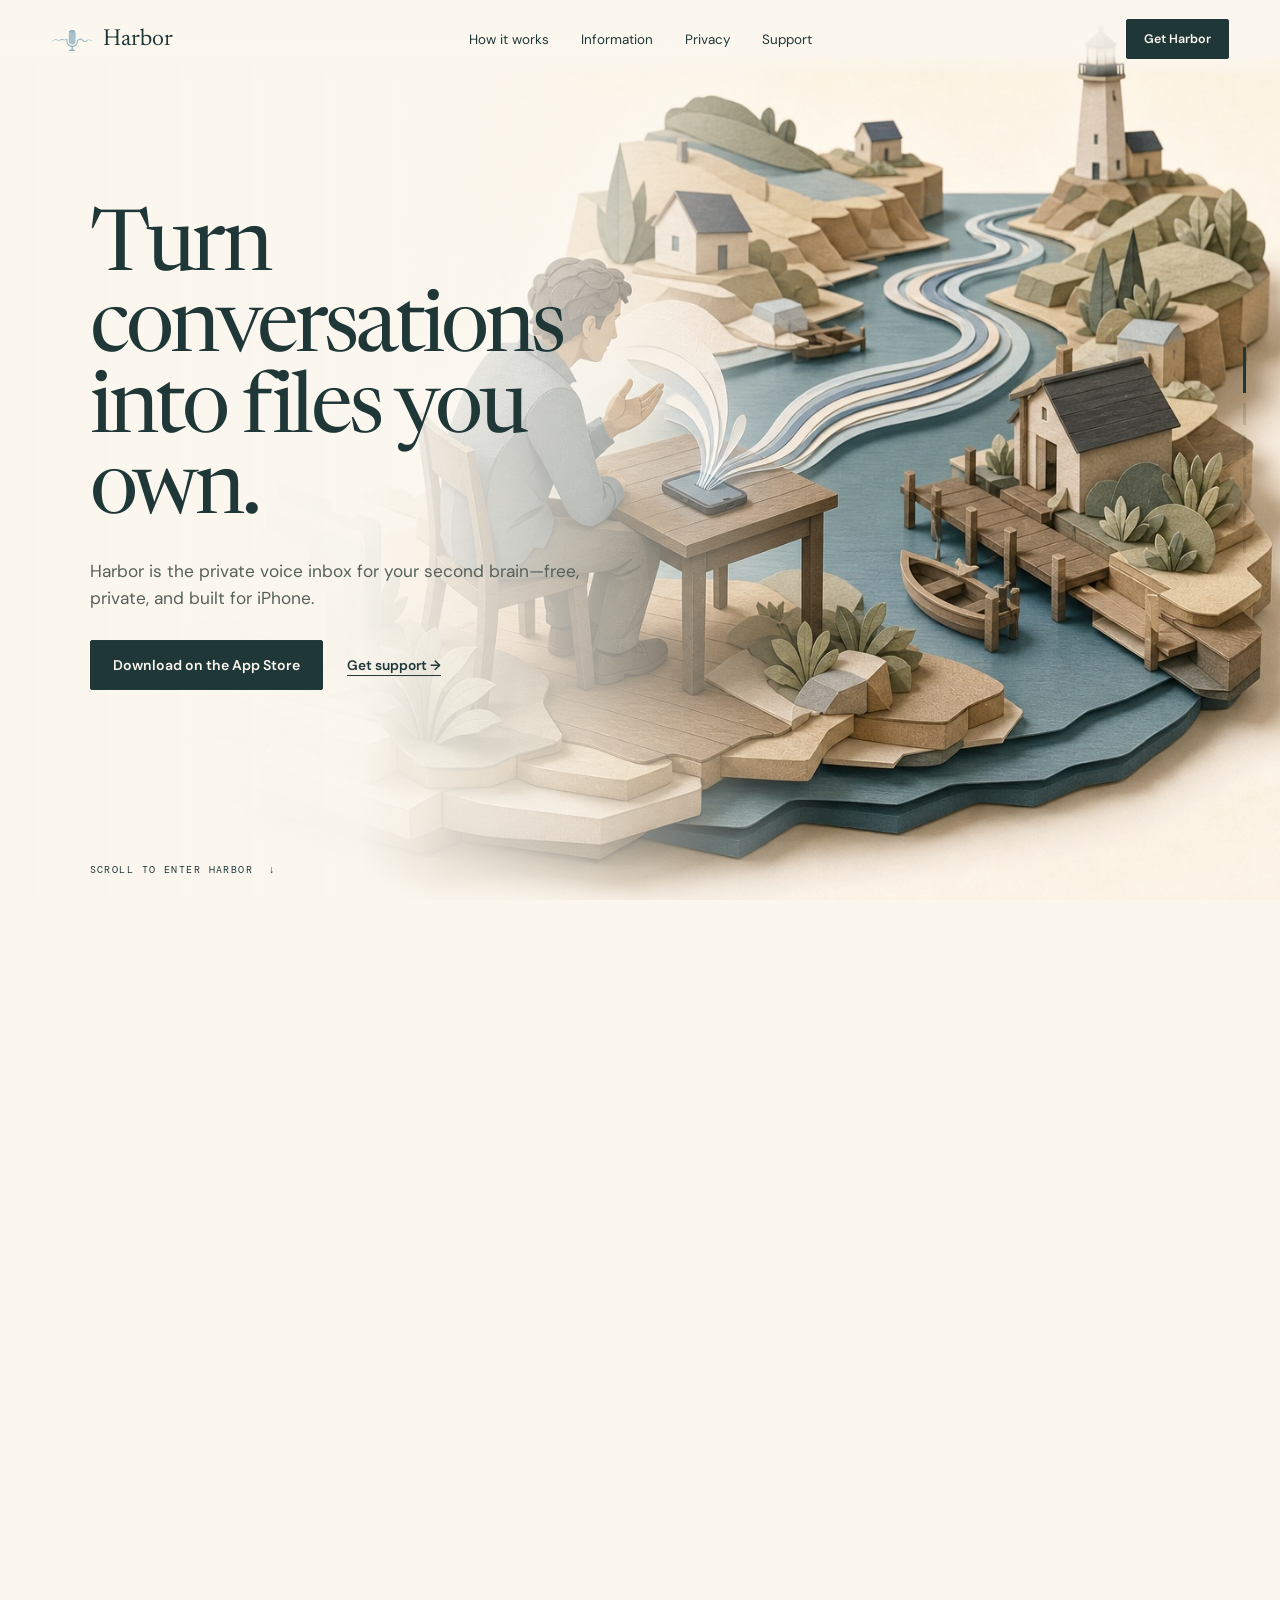
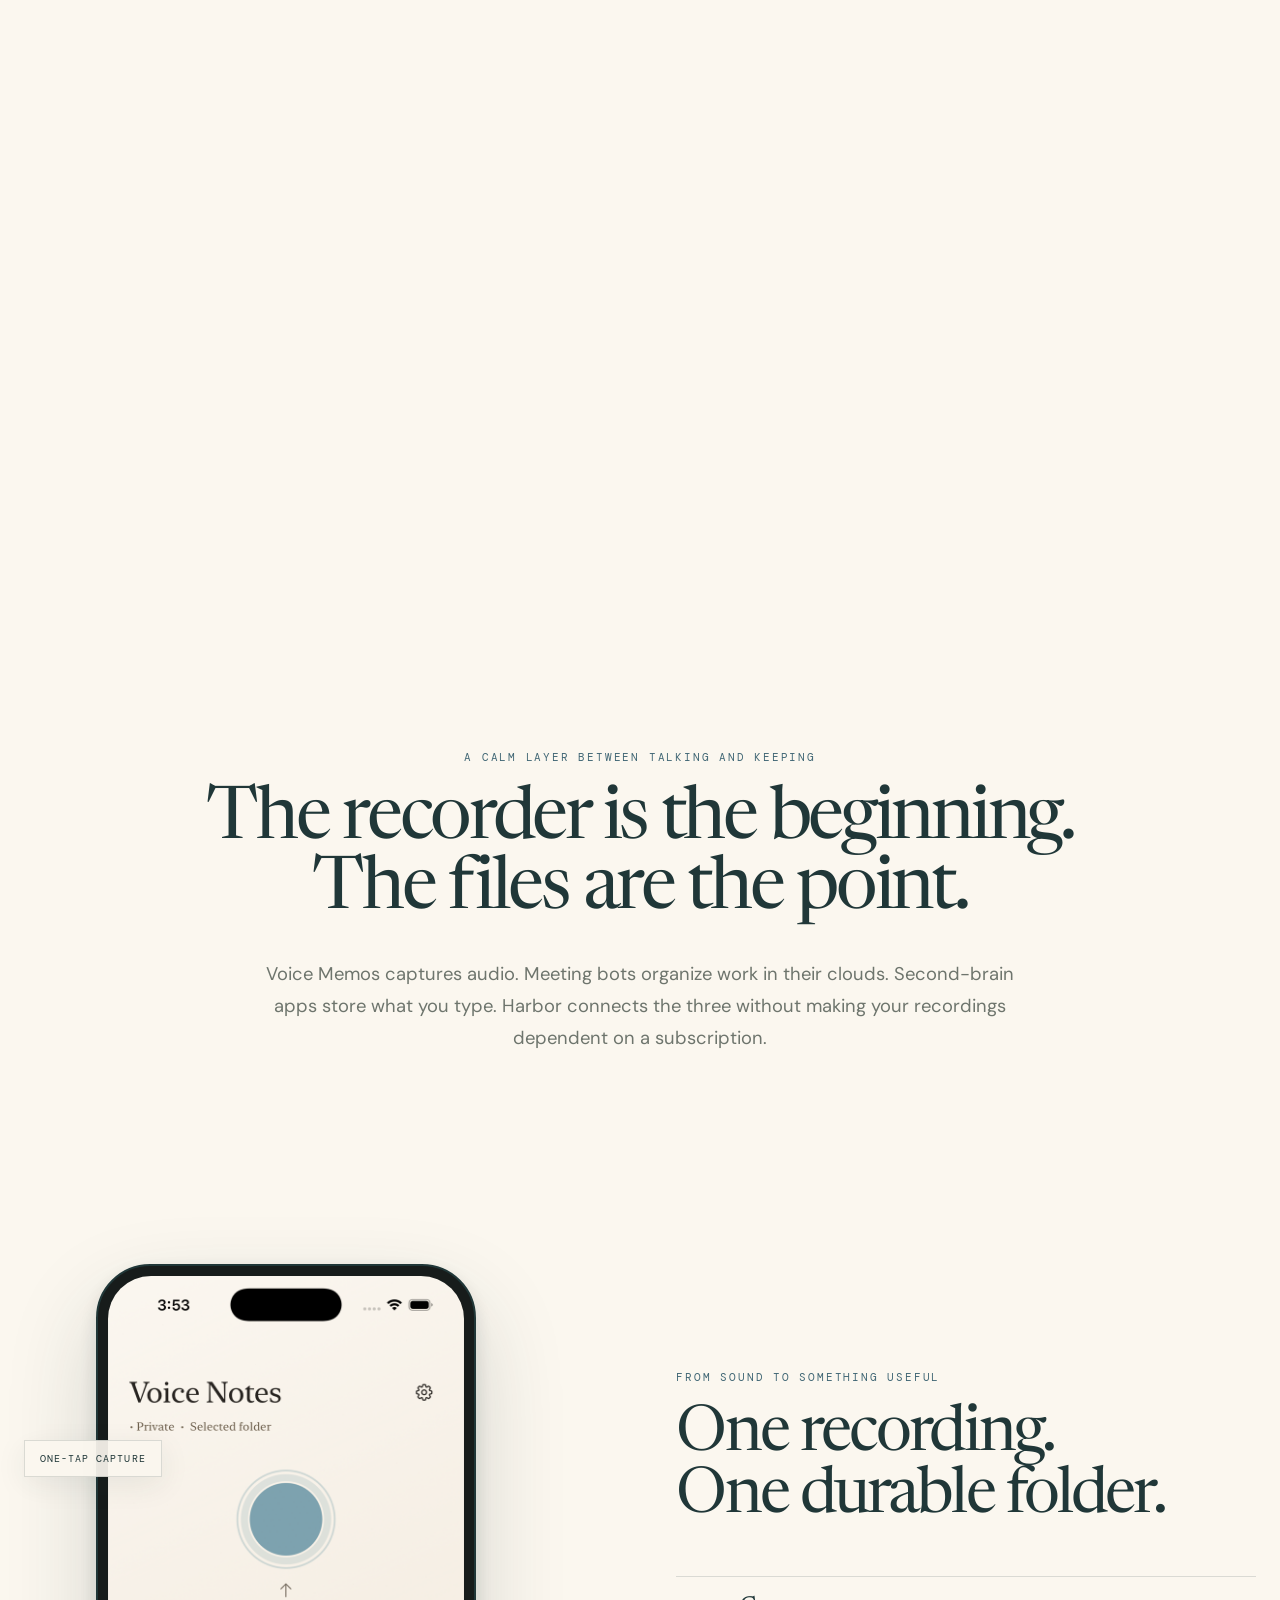
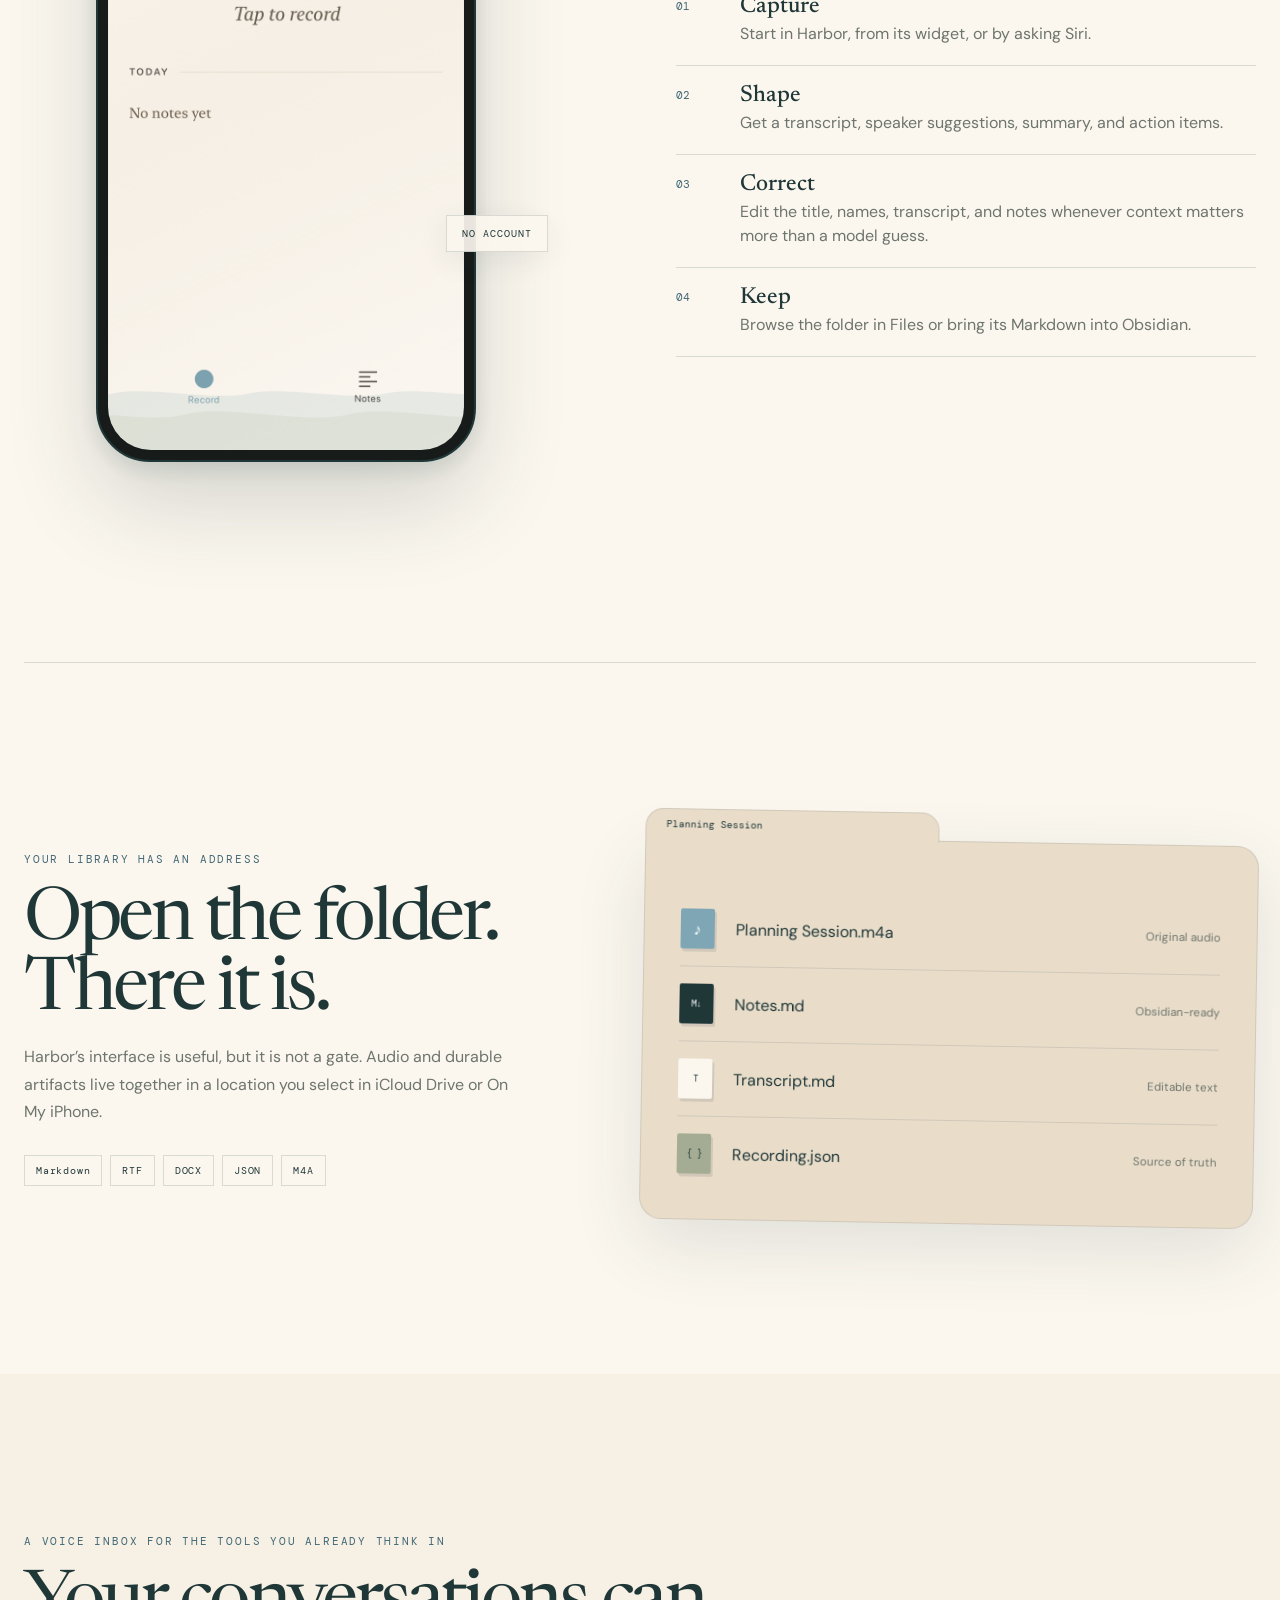
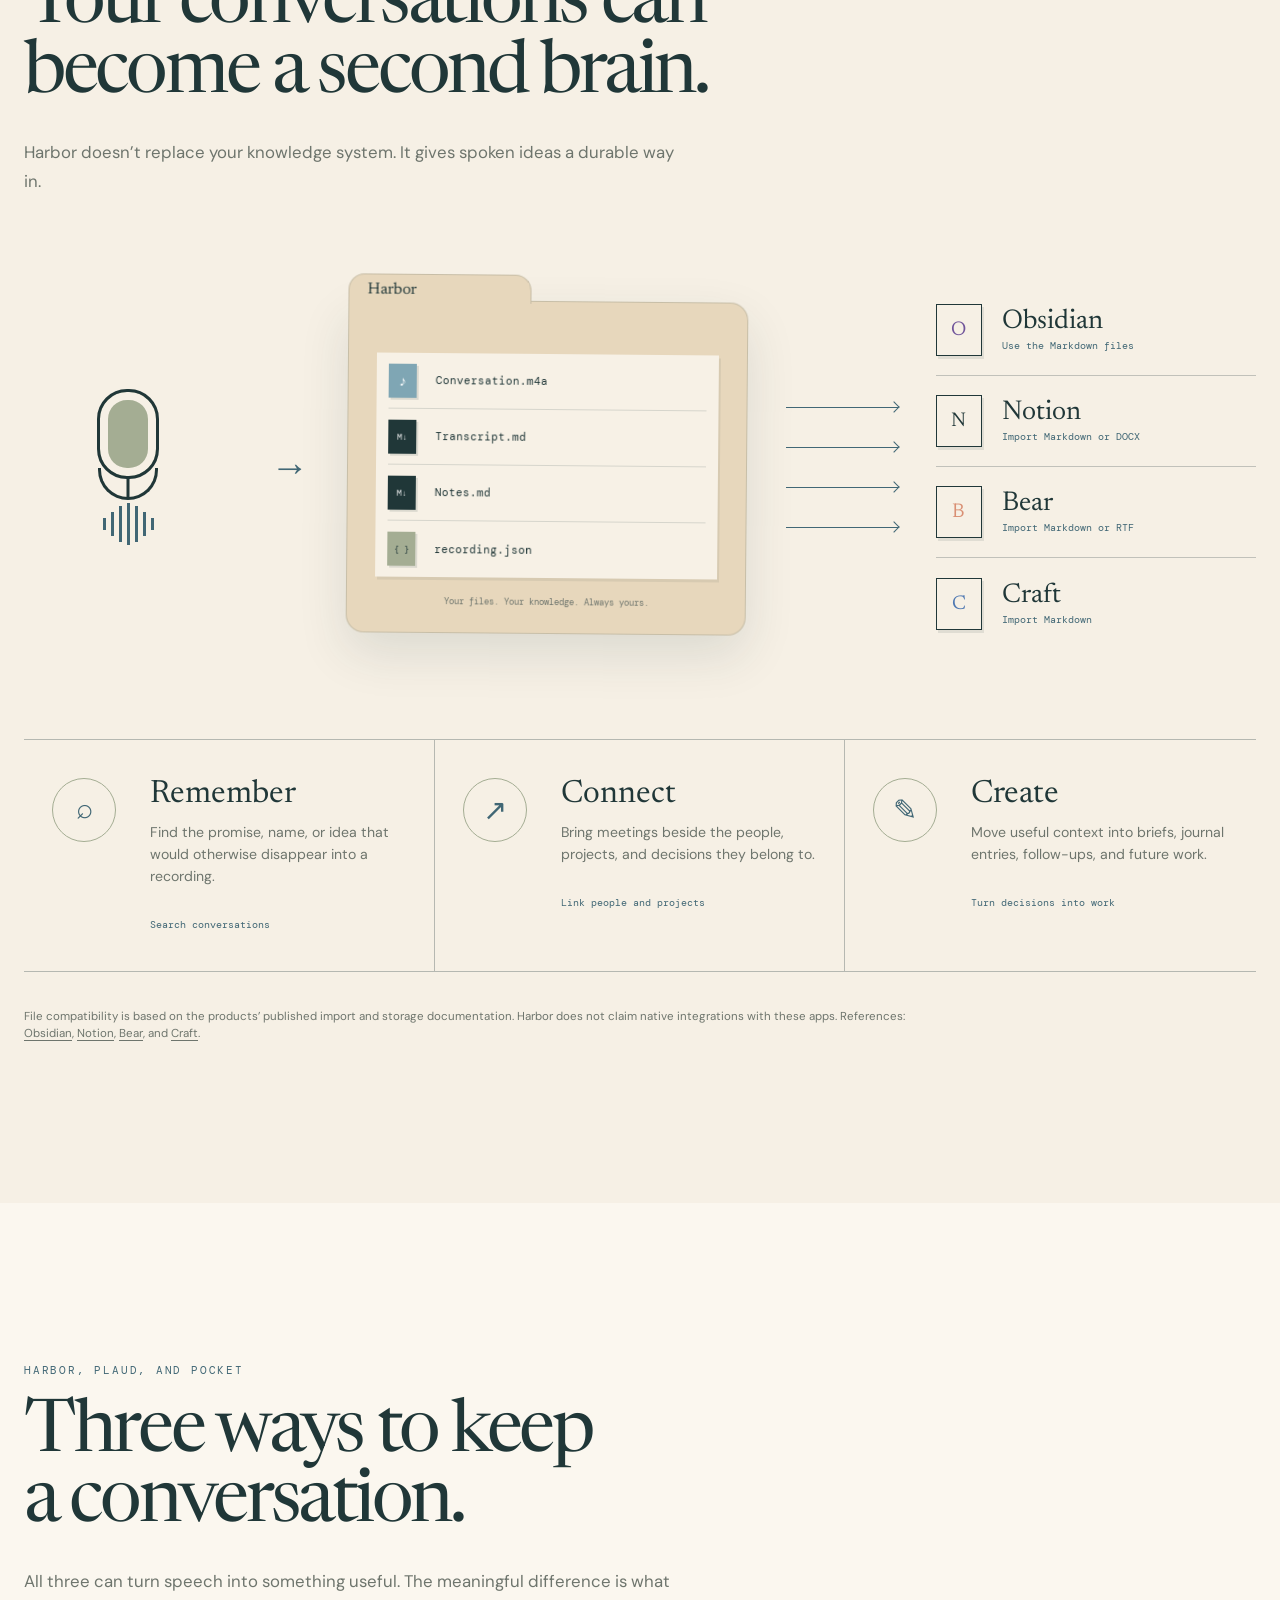
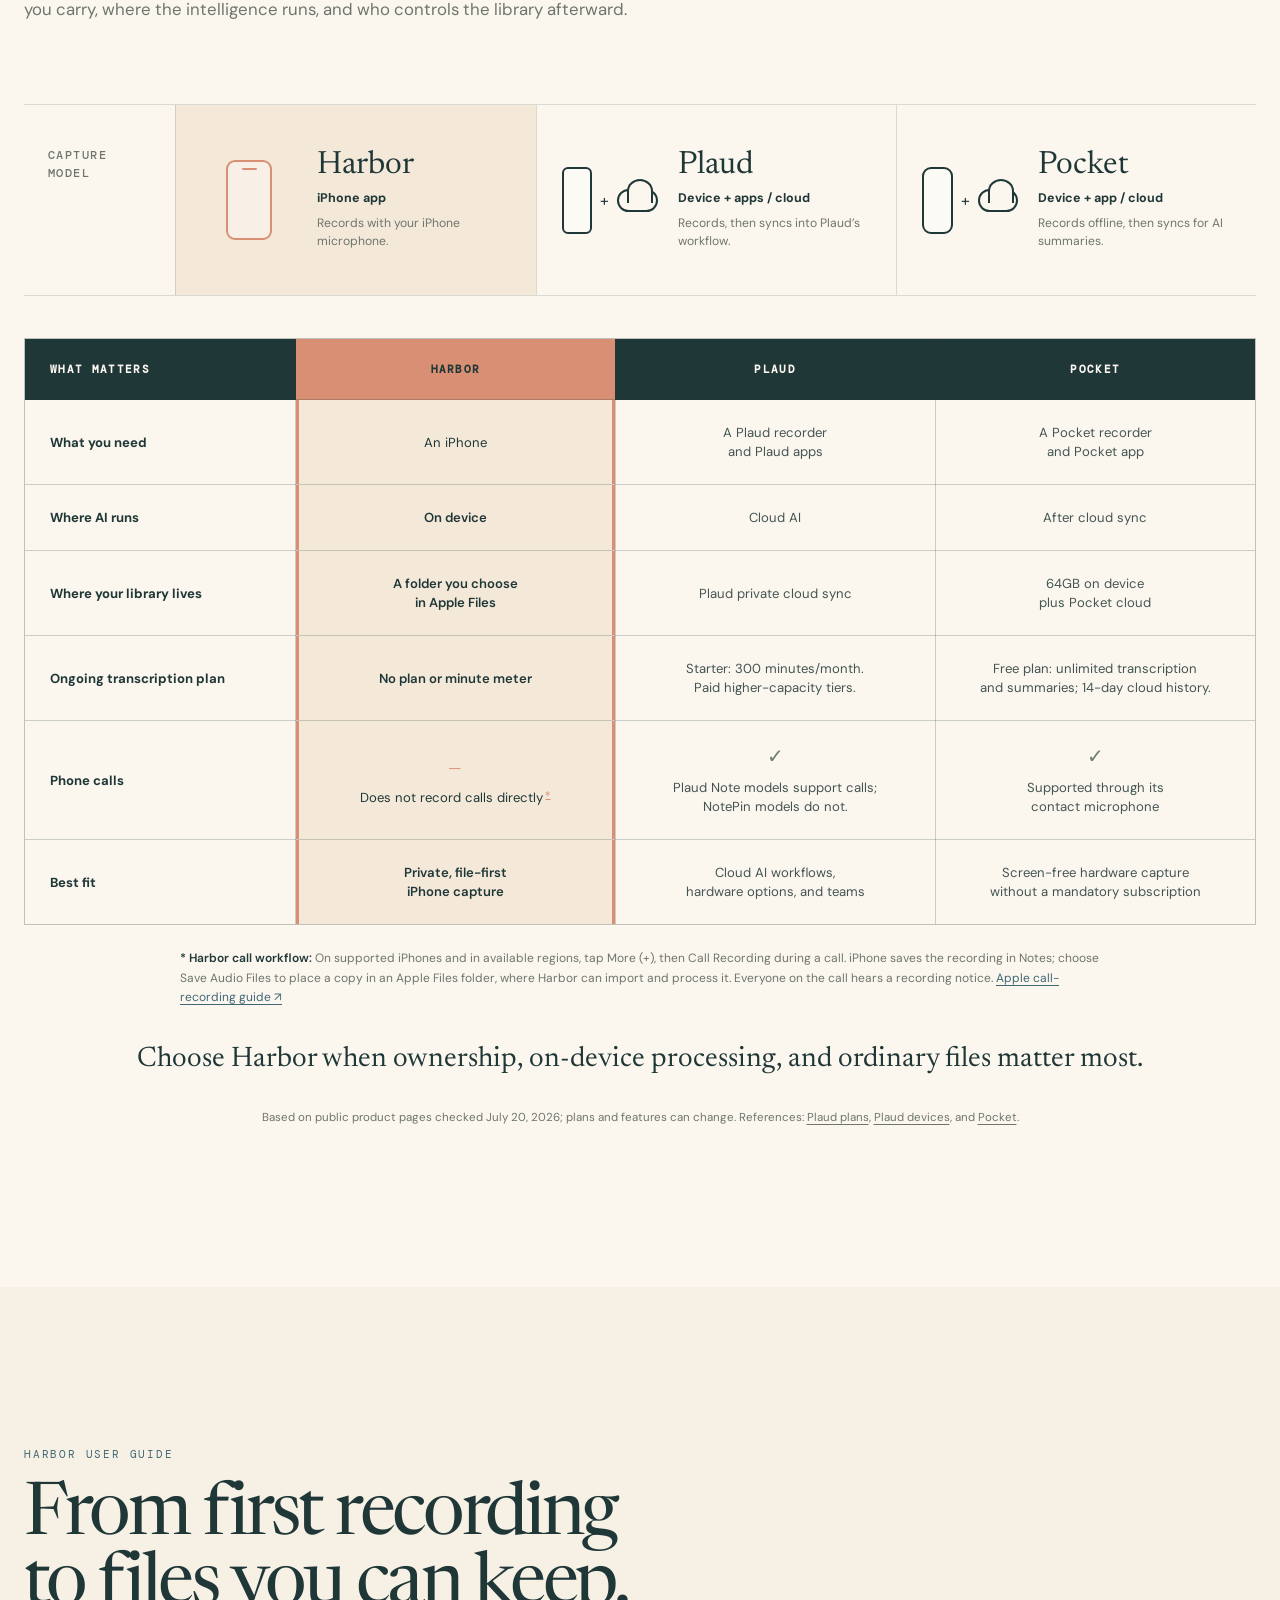
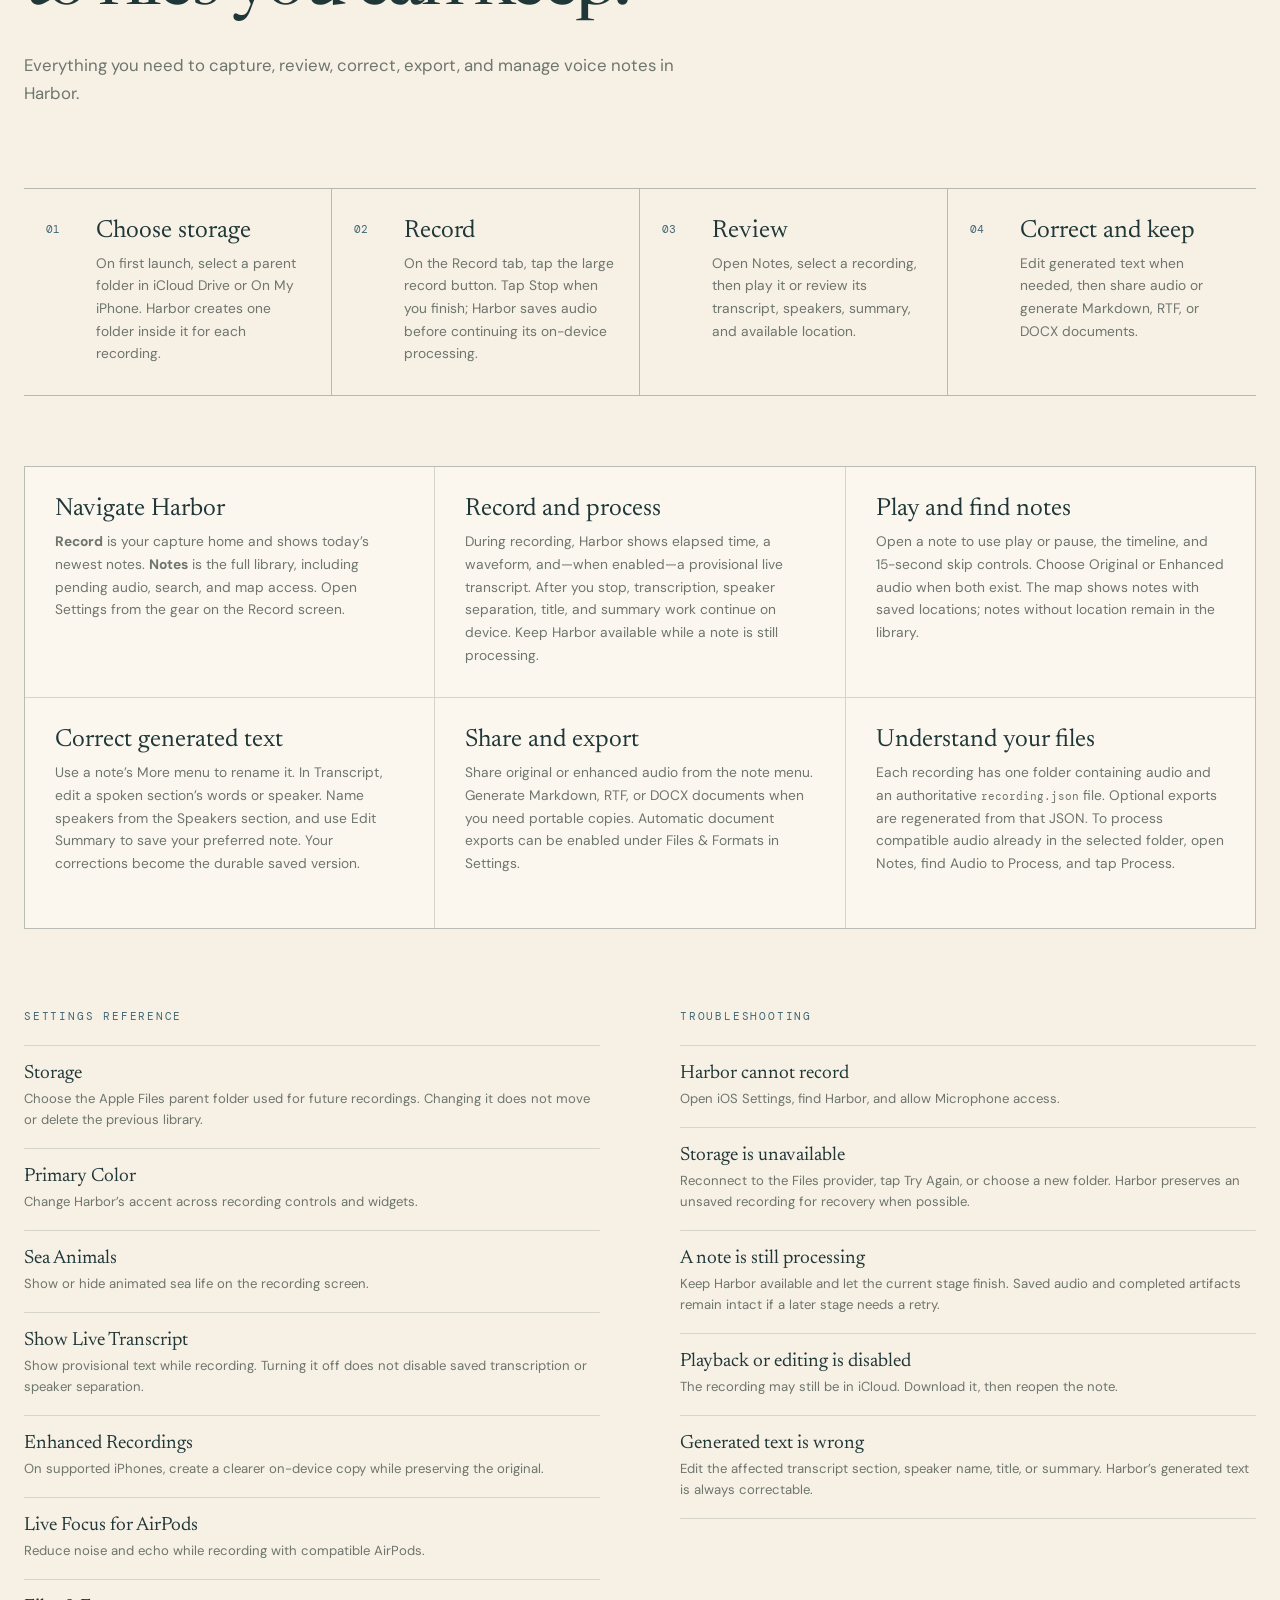
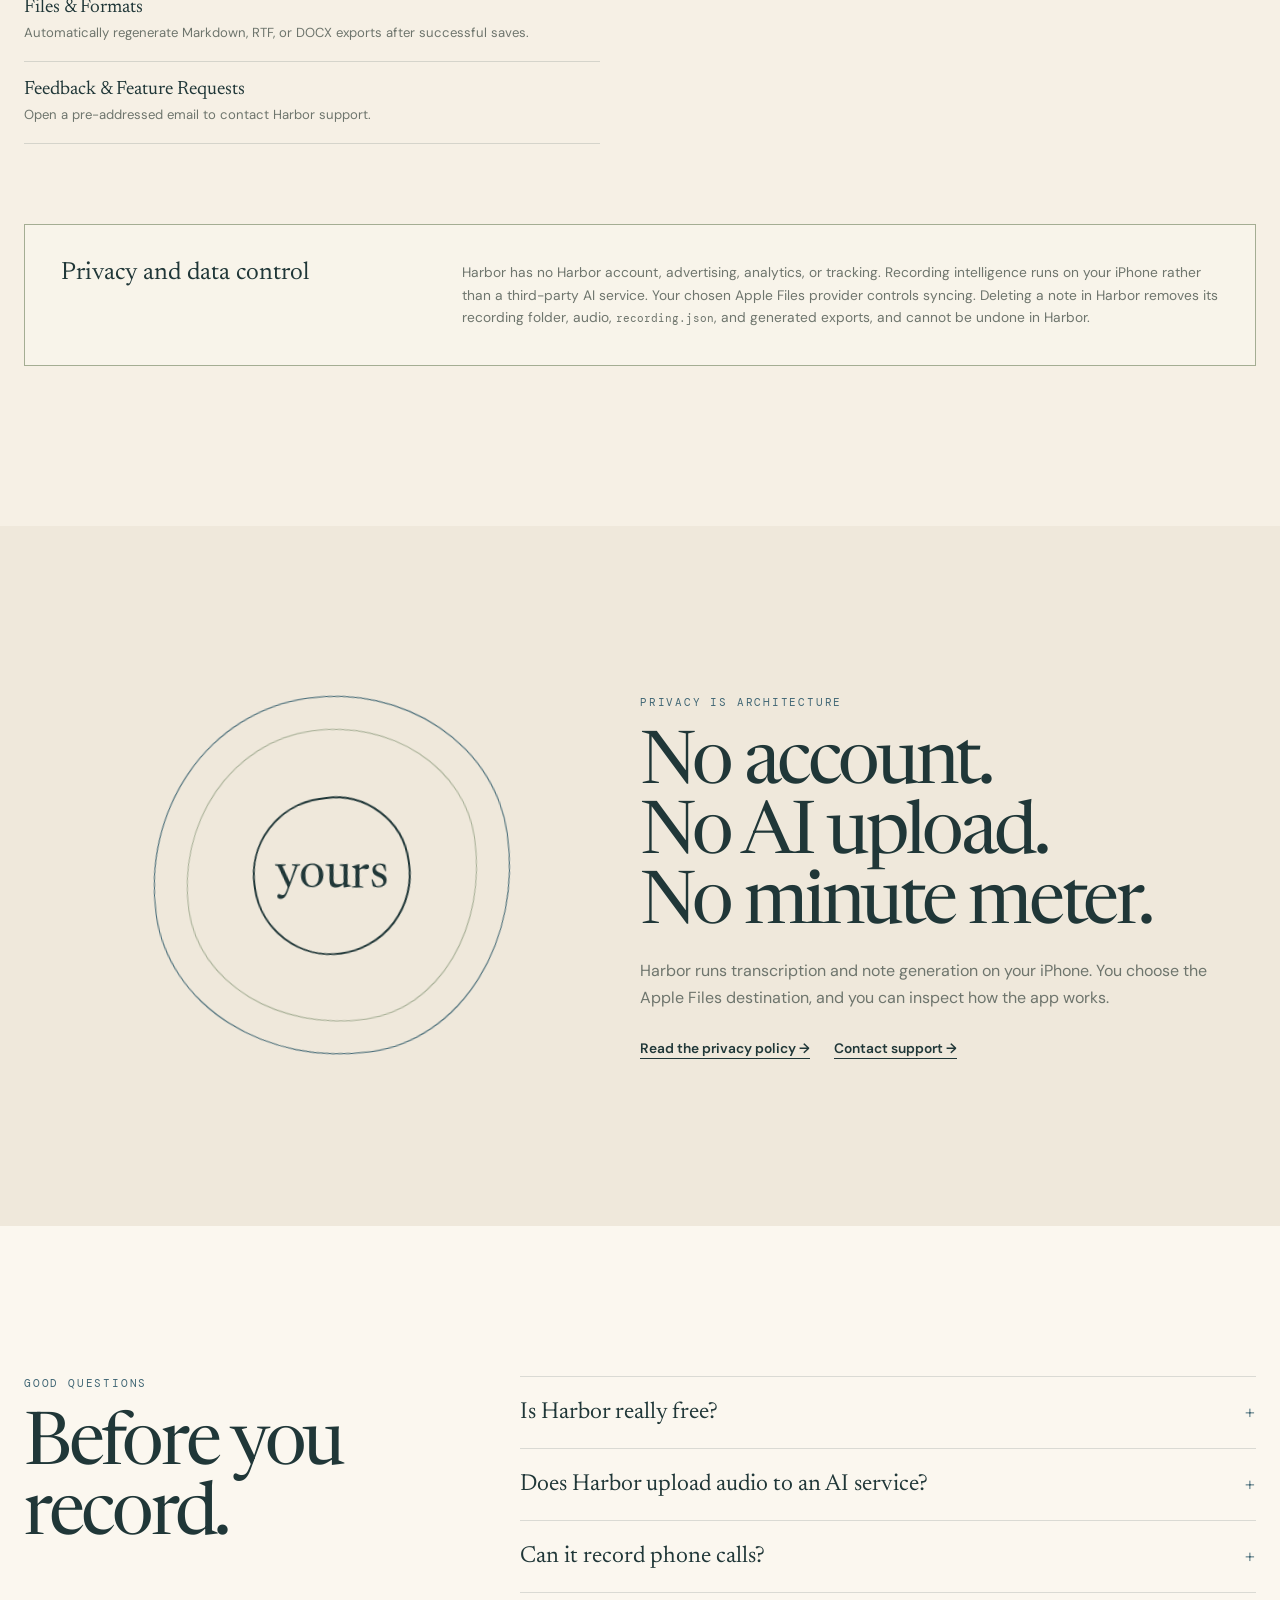
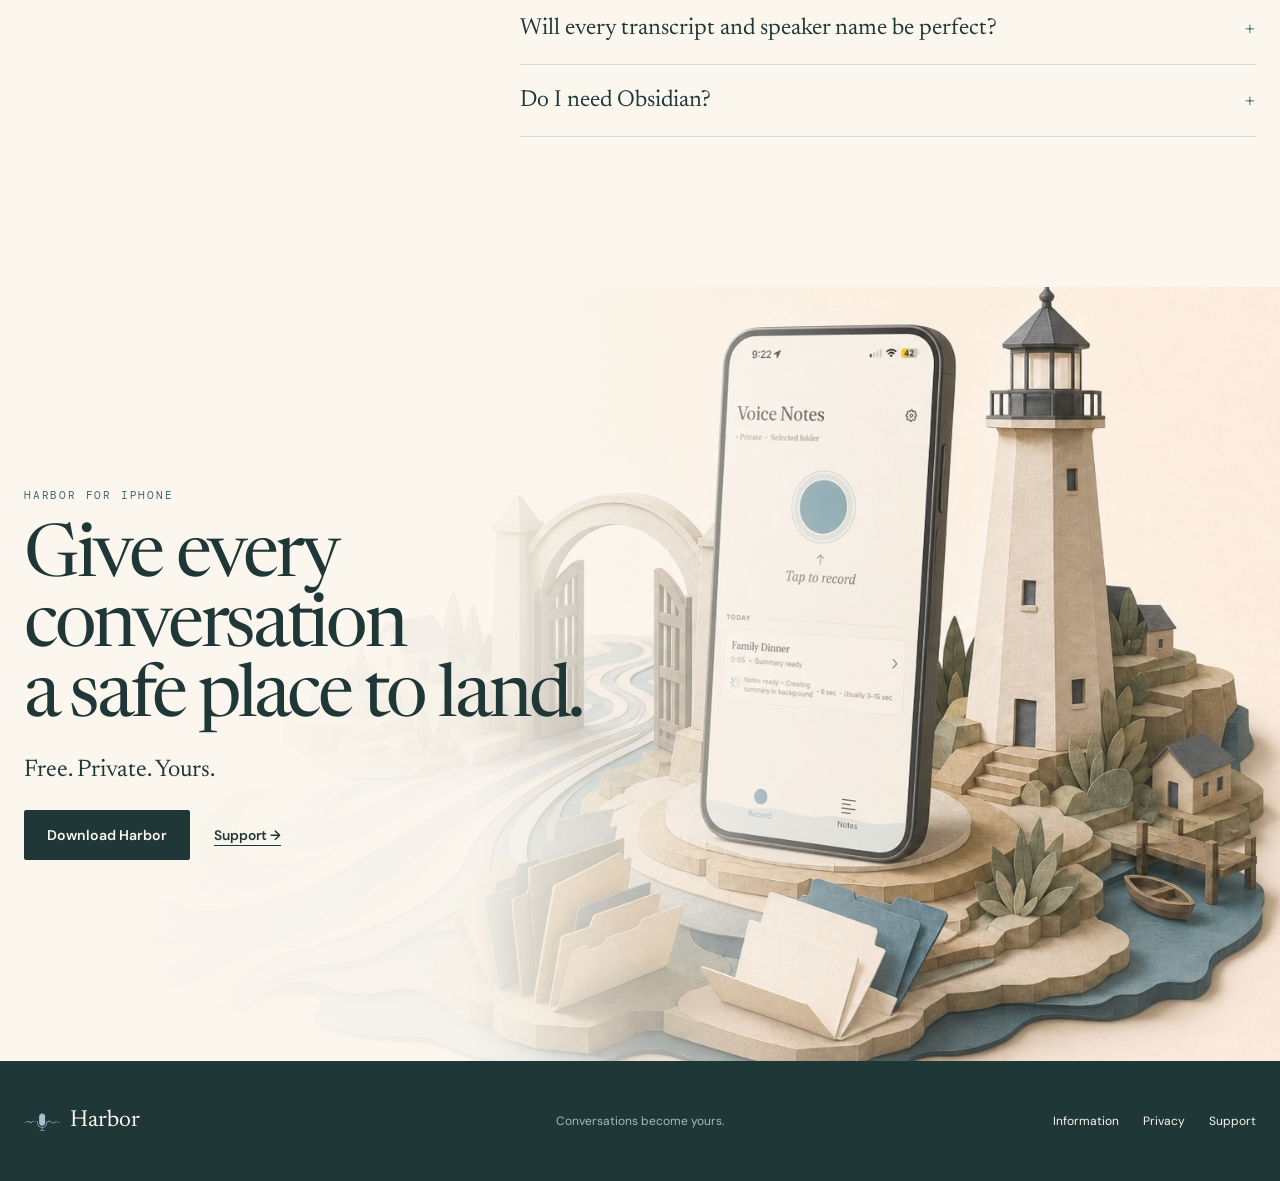
==== index.html @ e7d31768 "Release Harbor 1.0 RC 21" ====
<!doctype html>
<html lang="en">
<head>
  <meta charset="utf-8">
  <meta name="viewport" content="width=device-width, initial-scale=1">
  <meta name="theme-color" content="#fbf7ef">
  <meta name="description" content="Harbor turns conversations into private, editable notes and files you own. Free for iPhone.">
  <title>Harbor — Turn conversations into files you own</title>
  <link rel="icon" href="assets/app-icon.png">
  <link rel="stylesheet" href="styles.css">
</head>
<body>
  <a class="skip-link" href="#proof">Skip the story</a>
  <header class="site-header">
    <a class="brand" href="#top" aria-label="Harbor home">
      <img src="assets/app-icon.png" alt="" width="42" height="42">
      <span>Harbor</span>
    </a>
    <nav aria-label="Primary">
      <a href="#how-it-works">How it works</a>
      <a href="#information">Information</a>
      <a href="privacy.html">Privacy</a>
      <a href="support.html">Support</a>
    </nav>
    <a class="button button-small" href="https://apps.apple.com/us/search?term=Harbor%20Voice%20Notes" rel="noreferrer">Get Harbor</a>
  </header>

  <main id="top">
    <section class="scroll-story" aria-label="How Harbor works">
      <div class="story-stage">
        <div class="story-art" aria-hidden="true">
          <video class="scene-video" data-segment="0" muted playsinline preload="auto" poster="assets/scenes/01-capture.jpg">
            <source src="assets/video/desktop/01-capture-to-understand.mp4" type="video/mp4">
          </video>
          <video class="scene-video" data-segment="1" muted playsinline preload="auto" poster="assets/scenes/02-understand.jpg">
            <source src="assets/video/desktop/02-understand-to-correct.mp4" type="video/mp4">
          </video>
          <video class="scene-video" data-segment="2" muted playsinline preload="auto" poster="assets/scenes/03-correct.jpg">
            <source src="assets/video/desktop/03-correct-to-private.scrub.mp4" type="video/mp4">
          </video>
          <video class="scene-video" data-segment="3" muted playsinline preload="auto" poster="assets/scenes/04-private.jpg">
            <source src="assets/video/desktop/04-private-to-keep.scrub.mp4" type="video/mp4">
          </video>
          <video class="scene-video" data-segment="4" muted playsinline preload="auto" poster="assets/scenes/05-keep.jpg">
            <source src="assets/video/desktop/05-keep-to-finale.mp4" type="video/mp4">
          </video>
          <img class="scene is-active" src="assets/scenes/01-capture.jpg" alt="" fetchpriority="high">
          <img class="scene" src="assets/scenes/02-understand.jpg" alt="">
          <img class="scene" src="assets/scenes/03-correct.jpg" alt="">
          <img class="scene" src="assets/scenes/04-private.jpg" alt="">
          <img class="scene" src="assets/scenes/05-keep.jpg" alt="">
          <img class="scene" src="assets/scenes/06-finale.jpg" alt="">
          <div class="paper-haze"></div>
        </div>

        <div class="story-copy" aria-live="polite">
          <article class="story-panel is-active">
            <h1>Turn conversations<br>into files you own.</h1>
            <p>Harbor is the private voice inbox<span class="mobile-break"><br></span> for your second brain—free, private,<span class="mobile-break"><br></span> and built for iPhone.</p>
            <div class="actions">
              <a class="button" href="https://apps.apple.com/us/search?term=Harbor%20Voice%20Notes" rel="noreferrer">Download on the App Store</a>
              <a class="text-link" href="support.html">Get support <span aria-hidden="true">→</span></a>
            </div>
          </article>
          <article class="story-panel">
            <p class="eyebrow">Understand</p>
            <h2>Notes, while the thought is still warm.</h2>
            <p>Record a conversation and Harbor shapes it into a transcript, speaker sections, a summary, and action items.</p>
          </article>
          <article class="story-panel">
            <p class="eyebrow">Correct</p>
            <h2>AI drafts. You decide.</h2>
            <p>Titles, summaries, speaker names, and transcript sections stay editable. Suggestions never become the source of truth without you.</p>
          </article>
          <article class="story-panel">
            <p class="eyebrow">Private by design</p>
            <h2>Your voice is not an ad product.</h2>
            <p>No Harbor account. Transcription and note generation run on device. Your recordings stay in the Apple Files location you choose.</p>
          </article>
          <article class="story-panel">
            <p class="eyebrow">Keep</p>
            <h2>Real files, not a rented archive.</h2>
            <p>Each recording gets its own folder with audio, transcript, notes, and structured metadata. Export Markdown for Obsidian—or RTF and DOCX for everywhere else.</p>
          </article>
          <article class="story-panel finale-panel">
            <p class="eyebrow">Harbor</p>
            <h2>Your conversations have somewhere to land.</h2>
            <p>Capture quickly with the app, widget, or Siri. Leave with a useful note and a library you can keep.</p>
            <div class="actions">
              <a class="button" href="https://apps.apple.com/us/search?term=Harbor%20Voice%20Notes" rel="noreferrer">Get Harbor — free</a>
              <a class="text-link" href="#proof">See the details ↓</a>
            </div>
          </article>
        </div>

        <div class="story-progress" aria-hidden="true">
          <span class="is-active"></span><span></span><span></span><span></span><span></span><span></span>
        </div>
        <p class="scroll-cue" aria-hidden="true">Scroll to enter Harbor <span>↓</span></p>
      </div>
    </section>

    <section class="proof intro" id="proof">
      <p class="eyebrow">A calm layer between talking and keeping</p>
      <h2>The recorder is the beginning.<br>The files are the point.</h2>
      <p class="lead">Voice Memos captures audio. Meeting bots organize work in their clouds. Second-brain apps store what you type. Harbor connects the three without making your recordings dependent on a subscription.</p>
    </section>

    <section class="proof product-proof" id="how-it-works">
      <div class="phone-wrap">
        <div class="phone" aria-label="Harbor recording screen">
          <img src="assets/product/record.png" alt="Harbor's Voice Notes screen with a large tap-to-record control and a private Apple Files location.">
        </div>
        <span class="phone-note note-one">One-tap capture</span>
        <span class="phone-note note-two">No account</span>
      </div>
      <div class="product-copy">
        <p class="eyebrow">From sound to something useful</p>
        <h2>One recording.<br>One durable folder.</h2>
        <ol class="process-list">
          <li><span>01</span><div><h3>Capture</h3><p>Start in Harbor, from its widget, or by asking Siri.</p></div></li>
          <li><span>02</span><div><h3>Shape</h3><p>Get a transcript, speaker suggestions, summary, and action items.</p></div></li>
          <li><span>03</span><div><h3>Correct</h3><p>Edit the title, names, transcript, and notes whenever context matters more than a model guess.</p></div></li>
          <li><span>04</span><div><h3>Keep</h3><p>Browse the folder in Files or bring its Markdown into Obsidian.</p></div></li>
        </ol>
      </div>
    </section>

    <section class="proof file-proof">
      <div class="file-copy">
        <p class="eyebrow">Your library has an address</p>
        <h2>Open the folder.<br>There it is.</h2>
        <p>Harbor’s interface is useful, but it is not a gate. Audio and durable artifacts live together in a location you select in iCloud Drive or On My iPhone.</p>
        <div class="format-row" aria-label="Available document formats">
          <span>Markdown</span><span>RTF</span><span>DOCX</span><span>JSON</span><span>M4A</span>
        </div>
      </div>
      <div class="folder-card" aria-label="Example Harbor recording folder">
        <div class="folder-tab">Planning Session</div>
        <ul>
          <li><span class="file-icon audio">♪</span><span>Planning Session.m4a</span><em>Original audio</em></li>
          <li><span class="file-icon md">M↓</span><span>Notes.md</span><em>Obsidian-ready</em></li>
          <li><span class="file-icon txt">T</span><span>Transcript.md</span><em>Editable text</em></li>
          <li><span class="file-icon data">{ }</span><span>Recording.json</span><em>Source of truth</em></li>
        </ul>
      </div>
    </section>

    <section class="knowledge-section" id="second-brain">
      <div class="knowledge-heading">
        <p class="eyebrow">A voice inbox for the tools you already think in</p>
        <h2>Your conversations can<br>become a second brain.</h2>
        <p>Harbor doesn’t replace your knowledge system. It gives spoken ideas a durable way in.</p>
      </div>

      <div class="knowledge-map" aria-label="A Harbor recording becomes owned files that can be used in Obsidian, Notion, Bear, and Craft">
        <div class="voice-source" aria-hidden="true">
          <span class="voice-mic"></span>
          <span class="voice-wave"><i></i><i></i><i></i><i></i><i></i><i></i><i></i></span>
        </div>

        <div class="knowledge-arrow" aria-hidden="true">→</div>

        <div class="harbor-folder">
          <span class="folder-label">Harbor</span>
          <ul>
            <li><span class="file-mark audio">♪</span><b>Conversation.m4a</b></li>
            <li><span class="file-mark markdown">M↓</span><b>Transcript.md</b></li>
            <li><span class="file-mark markdown">M↓</span><b>Notes.md</b></li>
            <li><span class="file-mark json">{ }</span><b>recording.json</b></li>
          </ul>
          <small>Your files. Your knowledge. Always yours.</small>
        </div>

        <div class="knowledge-branches" aria-hidden="true"><span></span><span></span><span></span><span></span></div>

        <div class="knowledge-tools">
          <article>
            <span class="tool-mark obsidian">O</span>
            <div><h3>Obsidian</h3><p>Use the Markdown files</p></div>
          </article>
          <article>
            <span class="tool-mark notion">N</span>
            <div><h3>Notion</h3><p>Import Markdown or DOCX</p></div>
          </article>
          <article>
            <span class="tool-mark bear">B</span>
            <div><h3>Bear</h3><p>Import Markdown or RTF</p></div>
          </article>
          <article>
            <span class="tool-mark craft">C</span>
            <div><h3>Craft</h3><p>Import Markdown</p></div>
          </article>
        </div>
      </div>

      <div class="knowledge-opportunities">
        <article><span aria-hidden="true">⌕</span><div><h3>Remember</h3><p>Find the promise, name, or idea that would otherwise disappear into a recording.</p><small>Search conversations</small></div></article>
        <article><span aria-hidden="true">↗</span><div><h3>Connect</h3><p>Bring meetings beside the people, projects, and decisions they belong to.</p><small>Link people and projects</small></div></article>
        <article><span aria-hidden="true">✎</span><div><h3>Create</h3><p>Move useful context into briefs, journal entries, follow-ups, and future work.</p><small>Turn decisions into work</small></div></article>
      </div>
      <p class="source-note knowledge-source">File compatibility is based on the products’ published import and storage documentation. Harbor does not claim native integrations with these apps. References: <a href="https://help.obsidian.md/Files+and+folders/How+Obsidian+stores+data" rel="noreferrer">Obsidian</a>, <a href="https://www.notion.com/help/import-data-into-notion" rel="noreferrer">Notion</a>, <a href="https://bear.app/faq/import-your-notes/" rel="noreferrer">Bear</a>, and <a href="https://support.craft.do/en/import-and-export/import" rel="noreferrer">Craft</a>.</p>
    </section>

    <section class="comparison-section" id="compare">
      <div class="comparison-heading">
        <p class="eyebrow">Harbor, Plaud, and Pocket</p>
        <h2>Three ways to keep<br>a conversation.</h2>
        <p>All three can turn speech into something useful. The meaningful difference is what you carry, where the intelligence runs, and who controls the library afterward.</p>
      </div>

      <div class="capture-models" aria-label="Capture model comparison">
        <p class="capture-label">Capture model</p>
        <article class="is-harbor">
          <div class="capture-visual phone-shape" aria-hidden="true"><span></span></div>
          <div><h3>Harbor</h3><b>iPhone app</b><p>Records with your iPhone microphone.</p></div>
        </article>
        <article>
          <div class="capture-visual device-cloud" aria-hidden="true"><span class="device-shape"></span><i>+</i><span class="cloud-shape"></span></div>
          <div><h3>Plaud</h3><b>Device + apps / cloud</b><p>Records, then syncs into Plaud’s workflow.</p></div>
        </article>
        <article>
          <div class="capture-visual device-cloud" aria-hidden="true"><span class="device-shape pocket-device"></span><i>+</i><span class="cloud-shape"></span></div>
          <div><h3>Pocket</h3><b>Device + app / cloud</b><p>Records offline, then syncs for AI summaries.</p></div>
        </article>
      </div>

      <p class="table-scroll-cue">Swipe to compare Plaud and Pocket <span aria-hidden="true">→</span></p>
      <div class="comparison-table-wrap" tabindex="0" aria-label="Scrollable Harbor, Plaud, and Pocket comparison table">
        <table class="comparison-table">
          <thead><tr><th scope="col">What matters</th><th scope="col" class="harbor-column">Harbor</th><th scope="col">Plaud</th><th scope="col">Pocket</th></tr></thead>
          <tbody>
            <tr><th scope="row">What you need</th><td class="harbor-column">An iPhone</td><td>A Plaud recorder<br>and Plaud apps</td><td>A Pocket recorder<br>and Pocket app</td></tr>
            <tr><th scope="row">Where AI runs</th><td class="harbor-column"><strong>On device</strong></td><td>Cloud AI</td><td>After cloud sync</td></tr>
            <tr><th scope="row">Where your library lives</th><td class="harbor-column"><strong>A folder you choose<br>in Apple Files</strong></td><td>Plaud private cloud sync</td><td>64GB on device<br>plus Pocket cloud</td></tr>
            <tr><th scope="row">Ongoing transcription plan</th><td class="harbor-column"><strong>No plan or minute meter</strong></td><td>Starter: 300 minutes/month.<br>Paid higher-capacity tiers.</td><td>Free plan: unlimited transcription<br>and summaries; 14-day cloud history.</td></tr>
            <tr><th scope="row">Phone calls</th><td class="harbor-column"><span class="table-mark no">—</span>Does not record calls directly<sup><a href="#harbor-call-note" aria-label="See Harbor phone call recording note">*</a></sup></td><td><span class="table-mark yes">✓</span>Plaud Note models support calls;<br>NotePin models do not.</td><td><span class="table-mark yes">✓</span>Supported through its<br>contact microphone</td></tr>
            <tr><th scope="row">Best fit</th><td class="harbor-column"><strong>Private, file-first<br>iPhone capture</strong></td><td>Cloud AI workflows,<br>hardware options, and teams</td><td>Screen-free hardware capture<br>without a mandatory subscription</td></tr>
          </tbody>
        </table>
      </div>

      <p class="comparison-footnote" id="harbor-call-note"><b>* Harbor call workflow:</b> On supported iPhones and in available regions, tap More (+), then Call Recording during a call. iPhone saves the recording in Notes; choose Save Audio Files to place a copy in an Apple Files folder, where Harbor can import and process it. Everyone on the call hears a recording notice. <a href="https://support.apple.com/en-us/121583" rel="noreferrer">Apple call-recording guide ↗</a></p>
      <p class="comparison-conclusion">Choose Harbor when ownership, on-device processing, and ordinary files matter most.</p>
      <p class="source-note comparison-source">Based on public product pages checked July 20, 2026; plans and features can change. References: <a href="https://global.plaud.ai/pages/plaud-ai-plan-pricing" rel="noreferrer">Plaud plans</a>, <a href="https://global.plaud.ai/pages/plaud-device-comparison" rel="noreferrer">Plaud devices</a>, and <a href="https://heypocket.com/pages/sales-page" rel="noreferrer">Pocket</a>.</p>
    </section>

    <section class="information-section" id="information">
      <div class="information-heading">
        <p class="eyebrow">Harbor user guide</p>
        <h2>From first recording<br> to files you can keep.</h2>
        <p>Everything you need to capture, review, correct, export, and manage voice notes in Harbor.</p>
      </div>

      <div class="quick-start" aria-label="Harbor quick start">
        <article><span>01</span><div><h3>Choose storage</h3><p>On first launch, select a parent folder in iCloud Drive or On My iPhone. Harbor creates one folder inside it for each recording.</p></div></article>
        <article><span>02</span><div><h3>Record</h3><p>On the Record tab, tap the large record button. Tap Stop when you finish; Harbor saves audio before continuing its on-device processing.</p></div></article>
        <article><span>03</span><div><h3>Review</h3><p>Open Notes, select a recording, then play it or review its transcript, speakers, summary, and available location.</p></div></article>
        <article><span>04</span><div><h3>Correct and keep</h3><p>Edit generated text when needed, then share audio or generate Markdown, RTF, or DOCX documents.</p></div></article>
      </div>

      <div class="guide-grid">
        <article>
          <h3>Navigate Harbor</h3>
          <p><b>Record</b> is your capture home and shows today’s newest notes. <b>Notes</b> is the full library, including pending audio, search, and map access. Open Settings from the gear on the Record screen.</p>
        </article>
        <article>
          <h3>Record and process</h3>
          <p>During recording, Harbor shows elapsed time, a waveform, and—when enabled—a provisional live transcript. After you stop, transcription, speaker separation, title, and summary work continue on device. Keep Harbor available while a note is still processing.</p>
        </article>
        <article>
          <h3>Play and find notes</h3>
          <p>Open a note to use play or pause, the timeline, and 15-second skip controls. Choose Original or Enhanced audio when both exist. The map shows notes with saved locations; notes without location remain in the library.</p>
        </article>
        <article>
          <h3>Correct generated text</h3>
          <p>Use a note’s More menu to rename it. In Transcript, edit a spoken section’s words or speaker. Name speakers from the Speakers section, and use Edit Summary to save your preferred note. Your corrections become the durable saved version.</p>
        </article>
        <article>
          <h3>Share and export</h3>
          <p>Share original or enhanced audio from the note menu. Generate Markdown, RTF, or DOCX documents when you need portable copies. Automatic document exports can be enabled under Files &amp; Formats in Settings.</p>
        </article>
        <article>
          <h3>Understand your files</h3>
          <p>Each recording has one folder containing audio and an authoritative <code>recording.json</code> file. Optional exports are regenerated from that JSON. To process compatible audio already in the selected folder, open Notes, find Audio to Process, and tap Process.</p>
        </article>
      </div>

      <div class="guide-reference">
        <div>
          <p class="eyebrow">Settings reference</p>
          <dl>
            <div><dt>Storage</dt><dd>Choose the Apple Files parent folder used for future recordings. Changing it does not move or delete the previous library.</dd></div>
            <div><dt>Primary Color</dt><dd>Change Harbor’s accent across recording controls and widgets.</dd></div>
            <div><dt>Sea Animals</dt><dd>Show or hide animated sea life on the recording screen.</dd></div>
            <div><dt>Show Live Transcript</dt><dd>Show provisional text while recording. Turning it off does not disable saved transcription or speaker separation.</dd></div>
            <div><dt>Enhanced Recordings</dt><dd>On supported iPhones, create a clearer on-device copy while preserving the original.</dd></div>
            <div><dt>Live Focus for AirPods</dt><dd>Reduce noise and echo while recording with compatible AirPods.</dd></div>
            <div><dt>Files &amp; Formats</dt><dd>Automatically regenerate Markdown, RTF, or DOCX exports after successful saves.</dd></div>
            <div><dt>Feedback &amp; Feature Requests</dt><dd>Open a pre-addressed email to contact Harbor support.</dd></div>
          </dl>
        </div>
        <div>
          <p class="eyebrow">Troubleshooting</p>
          <dl>
            <div><dt>Harbor cannot record</dt><dd>Open iOS Settings, find Harbor, and allow Microphone access.</dd></div>
            <div><dt>Storage is unavailable</dt><dd>Reconnect to the Files provider, tap Try Again, or choose a new folder. Harbor preserves an unsaved recording for recovery when possible.</dd></div>
            <div><dt>A note is still processing</dt><dd>Keep Harbor available and let the current stage finish. Saved audio and completed artifacts remain intact if a later stage needs a retry.</dd></div>
            <div><dt>Playback or editing is disabled</dt><dd>The recording may still be in iCloud. Download it, then reopen the note.</dd></div>
            <div><dt>Generated text is wrong</dt><dd>Edit the affected transcript section, speaker name, title, or summary. Harbor’s generated text is always correctable.</dd></div>
          </dl>
        </div>
      </div>

      <aside class="privacy-note">
        <h3>Privacy and data control</h3>
        <p>Harbor has no Harbor account, advertising, analytics, or tracking. Recording intelligence runs on your iPhone rather than a third-party AI service. Your chosen Apple Files provider controls syncing. Deleting a note in Harbor removes its recording folder, audio, <code>recording.json</code>, and generated exports, and cannot be undone in Harbor.</p>
      </aside>
    </section>

    <section class="privacy" id="privacy">
      <div class="privacy-mark" aria-hidden="true"><span></span></div>
      <div>
        <p class="eyebrow">Privacy is architecture</p>
        <h2>No account.<br>No AI upload.<br>No minute meter.</h2>
        <p>Harbor runs transcription and note generation on your iPhone. You choose the Apple Files destination, and you can inspect how the app works.</p>
        <div class="actions">
          <a class="text-link" href="privacy.html">Read the privacy policy →</a>
          <a class="text-link" href="support.html">Contact support →</a>
        </div>
      </div>
    </section>

    <section class="faq proof">
      <div>
        <p class="eyebrow">Good questions</p>
        <h2>Before you record.</h2>
      </div>
      <div class="questions">
        <details><summary>Is Harbor really free?</summary><p>Yes. Harbor has no subscription and no transcription-minute allowance.</p></details>
        <details><summary>Does Harbor upload audio to an AI service?</summary><p>No. Harbor’s transcription and note generation run on device. Files go to the Apple Files location you choose, which may itself sync through iCloud if you select iCloud Drive.</p></details>
        <details><summary>Can it record phone calls?</summary><p>Harbor does not record calls directly. On supported iPhones and in available regions, use the Phone app’s More (+) button to record a call, save the audio from Notes to Apple Files, then import and process it in Harbor. Everyone on the call hears a recording notice.</p></details>
        <details><summary>Will every transcript and speaker name be perfect?</summary><p>No model is perfect. Harbor keeps titles, notes, names, and transcript sections editable so you can correct what matters.</p></details>
        <details><summary>Do I need Obsidian?</summary><p>No. Harbor works as its own recorder and note library. Markdown export simply makes it a natural companion to Obsidian and other file-based tools.</p></details>
      </div>
    </section>

    <section class="final-cta">
      <img src="assets/scenes/06-finale.jpg" alt="A papercraft harbor with an open gate, a phone, folders, and a lighthouse.">
      <div>
        <p class="eyebrow">Harbor for iPhone</p>
        <h2>Give every conversation<br>a safe place to land.</h2>
        <p>Free. Private. Yours.</p>
        <div class="actions">
          <a class="button" href="https://apps.apple.com/us/search?term=Harbor%20Voice%20Notes" rel="noreferrer">Download Harbor</a>
          <a class="text-link" href="support.html">Support →</a>
        </div>
      </div>
    </section>
  </main>

  <footer>
    <a class="brand" href="#top"><img src="assets/app-icon.png" alt="" width="36" height="36"><span>Harbor</span></a>
    <p>Conversations become yours.</p>
    <div><a href="#information">Information</a><a href="privacy.html">Privacy</a><a href="support.html">Support</a></div>
  </footer>
  <script src="site.js"></script>
</body>
</html>
---- styles.css ----
@import url('https://fonts.googleapis.com/css2?family=DM+Mono:wght@300;400;500&family=DM+Sans:opsz,wght@9..40,400;9..40,500;9..40,600&family=Newsreader:opsz,wght@6..72,400;6..72,500&display=swap');

:root {
  --paper: #fbf7ef;
  --paper-deep: #efe8db;
  --ink: #203738;
  --muted: #6e756d;
  --blue: #7fa6b4;
  --blue-deep: #416775;
  --sage: #a4ad93;
  --sand: #d9c9ad;
  --coral: #d98f73;
  --line: rgba(32, 55, 56, .15);
  --serif: "Newsreader", Georgia, serif;
  --sans: "DM Sans", -apple-system, sans-serif;
  --mono: "DM Mono", ui-monospace, monospace;
}

* { box-sizing: border-box; }
html { scroll-behavior: smooth; }
html.no-smooth { scroll-behavior: auto; }
body { margin: 0; overflow-x: hidden; background: var(--paper); color: var(--ink); font-family: var(--sans); }
a { color: inherit; }
img { display: block; max-width: 100%; }
.skip-link { position: fixed; left: 1rem; top: -5rem; z-index: 100; background: var(--ink); color: white; padding: .75rem 1rem; }
.skip-link:focus { top: 1rem; }

.site-header { position: fixed; z-index: 30; inset: 0 0 auto; height: 78px; display: grid; grid-template-columns: 1fr auto 1fr; align-items: center; padding: 0 clamp(20px, 4vw, 64px); background: linear-gradient(var(--paper) 20%, rgba(251,247,239,.88) 70%, transparent); }
.brand { display: inline-flex; align-items: center; gap: 10px; text-decoration: none; font-family: var(--serif); font-size: 1.45rem; width: fit-content; }
.brand img { border-radius: 9px; }
nav { display: flex; gap: 2rem; font-size: .84rem; }
nav a, footer a { text-decoration: none; }
nav a:hover, footer a:hover, .text-link:hover { color: var(--blue-deep); }
.site-header > .button { justify-self: end; }

.button { display: inline-flex; justify-content: center; align-items: center; min-height: 50px; padding: 0 22px; border: 1px solid var(--ink); border-radius: 2px; background: var(--ink); color: var(--paper); text-decoration: none; font-weight: 600; font-size: .88rem; transition: transform .2s, background .2s; }
.button:hover { transform: translateY(-2px); background: var(--blue-deep); }
.button-small { min-height: 40px; padding-inline: 17px; font-size: .78rem; }
.text-link { font-size: .86rem; font-weight: 600; text-underline-offset: 5px; }
.actions { display: flex; align-items: center; gap: 24px; margin-top: 28px; }
.mobile-break { display: none; }

.scroll-story { position: relative; height: 600vh; }
.story-stage { position: sticky; top: 0; height: 100vh; min-height: 640px; overflow: hidden; background: var(--paper); }
.story-art { position: absolute; inset: 0; }
.scene-video { position: absolute; z-index: 1; inset: 0; width: 100%; height: 100%; object-fit: cover; object-position: center; opacity: 0; pointer-events: none; will-change: opacity; }
.scene { position: absolute; inset: 0; width: 100%; height: 100%; object-fit: cover; object-position: center; opacity: 0; transform: scale(1.045) translate3d(1.5%,0,0); transition: none; will-change: opacity, transform; }
.scene.is-active { opacity: 1; }
.paper-haze { position: absolute; z-index: 2; inset: 0; background: linear-gradient(90deg, var(--paper) 0%, rgba(251,247,239,.98) 28%, rgba(251,247,239,.64) 46%, transparent 65%); pointer-events: none; }
.story-copy { position: absolute; z-index: 2; left: clamp(24px, 7vw, 112px); top: 50%; width: min(570px, 44vw); transform: translateY(-48%); }
.story-panel { position: absolute; top: 50%; left: 0; width: 100%; opacity: 0; transform: translateY(calc(-50% + 24px)); pointer-events: none; transition: opacity .16s ease, transform .16s ease; will-change: opacity, transform; }
.story-panel.is-active { opacity: 1; transform: translateY(-50%); pointer-events: auto; }
h1, h2 { margin: 0; font-family: var(--serif); font-weight: 400; letter-spacing: -.045em; line-height: .96; }
h1 { font-size: clamp(4rem, 6.6vw, 7.4rem); }
.story-panel h2 { font-size: clamp(3.2rem, 5vw, 6rem); }
.story-panel > p:not(.eyebrow) { max-width: 520px; margin: 24px 0 0; color: #56615b; font-size: clamp(1rem, 1.35vw, 1.28rem); line-height: 1.55; }
.eyebrow { margin: 0 0 20px; font-family: var(--mono); font-size: .7rem; line-height: 1.4; text-transform: uppercase; letter-spacing: .16em; color: var(--blue-deep); }
.story-progress { position: absolute; z-index: 4; right: 34px; top: 50%; display: grid; gap: 10px; transform: translateY(-50%); }
.story-progress span { width: 3px; height: 22px; background: rgba(32,55,56,.16); transition: height .25s, background .25s; }
.story-progress span.is-active { height: 46px; background: var(--ink); }
.scroll-cue { position: absolute; z-index: 4; left: clamp(24px, 7vw, 112px); bottom: 24px; margin: 0; font-family: var(--mono); font-size: .64rem; text-transform: uppercase; letter-spacing: .14em; transition: opacity .3s; }
.scroll-cue span { margin-left: 8px; }

.proof { width: min(1240px, calc(100% - 48px)); margin-inline: auto; }
.intro { padding: 150px 0 140px; text-align: center; }
.intro h2, .market h2, .file-proof h2, .second-brain h2, .privacy h2, .faq h2, .final-cta h2 { font-size: clamp(3rem, 5.7vw, 6.7rem); }
.lead { max-width: 760px; margin: 32px auto 0; color: var(--muted); font-size: 1.15rem; line-height: 1.75; }

.product-proof { display: grid; grid-template-columns: .95fr 1.05fr; gap: clamp(60px, 10vw, 150px); align-items: center; padding: 40px 0 170px; }
.phone-wrap { position: relative; padding: 30px 12%; }
.phone { position: relative; z-index: 2; max-width: 380px; margin: auto; padding: 10px; border: 2px solid var(--ink); border-radius: 54px; background: #171c1b; box-shadow: 0 40px 90px rgba(32,55,56,.18), 0 8px 20px rgba(32,55,56,.12); overflow: hidden; }
.phone img { border-radius: 43px; }
.phone-note { position: absolute; z-index: 3; padding: 11px 15px; border: 1px solid var(--line); background: rgba(251,247,239,.92); box-shadow: 0 8px 30px rgba(32,55,56,.08); font-family: var(--mono); font-size: .65rem; text-transform: uppercase; letter-spacing: .1em; }
.note-one { left: 0; top: 24%; }
.note-two { right: 0; bottom: 28%; }
.product-copy h2 { font-size: clamp(3.2rem, 5vw, 5.8rem); }
.process-list { list-style: none; margin: 48px 0 0; padding: 0; border-top: 1px solid var(--line); }
.process-list li { display: grid; grid-template-columns: 48px 1fr; gap: 16px; padding: 18px 0; border-bottom: 1px solid var(--line); }
.process-list li > span { padding-top: 4px; font-family: var(--mono); font-size: .68rem; color: var(--blue-deep); }
.process-list h3 { margin: 0 0 4px; font-family: var(--serif); font-size: 1.45rem; font-weight: 500; }
.process-list p { margin: 0; color: var(--muted); line-height: 1.55; }

.file-proof { display: grid; grid-template-columns: .9fr 1.1fr; gap: clamp(50px, 9vw, 130px); align-items: center; padding: 150px 0; border-top: 1px solid var(--line); }
.file-copy > p:not(.eyebrow) { color: var(--muted); line-height: 1.7; max-width: 560px; }
.format-row { display: flex; flex-wrap: wrap; gap: 8px; margin-top: 30px; }
.format-row span { border: 1px solid var(--line); padding: 8px 11px; font-family: var(--mono); font-size: .62rem; letter-spacing: .08em; }
.folder-card { position: relative; margin-top: 28px; padding: 54px 36px 28px; background: #e9ddca; border: 1px solid rgba(32,55,56,.12); border-radius: 4px 22px 22px 22px; box-shadow: 0 24px 70px rgba(32,55,56,.12); transform: rotate(1deg); }
.folder-tab { position: absolute; left: -1px; top: -29px; width: 48%; height: 30px; padding: 8px 20px 0; background: #e9ddca; border: 1px solid rgba(32,55,56,.12); border-bottom: 0; border-radius: 18px 18px 0 0; font-family: var(--mono); font-size: .64rem; }
.folder-card ul { list-style: none; margin: 0; padding: 0; }
.folder-card li { display: grid; grid-template-columns: 42px 1fr auto; align-items: center; gap: 13px; padding: 17px 0; border-bottom: 1px solid rgba(32,55,56,.12); }
.folder-card li:last-child { border: 0; }
.folder-card em { color: var(--muted); font-size: .72rem; font-style: normal; }
.file-icon { display: grid; place-items: center; width: 34px; height: 40px; border-radius: 2px; background: var(--paper); font-family: var(--mono); font-size: .55rem; box-shadow: 2px 3px 0 rgba(32,55,56,.12); }
.file-icon.audio { background: var(--blue); color: white; font-size: 1rem; }
.file-icon.md { background: var(--ink); color: white; }
.file-icon.data { background: var(--sage); }

.source-note { margin: 36px 0 0; color: var(--muted); font-size: .72rem; line-height: 1.55; }
.source-note a { text-underline-offset: 3px; }

.knowledge-section { padding: 160px max(24px, calc((100vw - 1240px)/2)); background: #f6f0e5; }
.knowledge-heading { max-width: 900px; }
.knowledge-heading h2, .comparison-heading h2 { font-size: clamp(3rem, 5.7vw, 6.7rem); }
.knowledge-heading > p:last-child, .comparison-heading > p:last-child { max-width: 660px; margin: 28px 0 0; color: var(--muted); font-size: 1.05rem; line-height: 1.7; }
.knowledge-map { display: grid; grid-template-columns: .65fr auto 1.25fr .35fr 1fr; align-items: center; gap: clamp(18px, 3vw, 46px); margin-top: 90px; }
.voice-source { display: grid; justify-items: center; gap: 24px; }
.voice-mic { position: relative; width: 62px; height: 90px; border: 3px solid var(--ink); border-radius: 30px; background: var(--sage); box-shadow: inset 0 0 0 8px #f6f0e5; }
.voice-mic::before { content: ""; position: absolute; left: 50%; bottom: -21px; width: 3px; height: 20px; background: var(--ink); transform: translateX(-50%); }
.voice-mic::after { content: ""; position: absolute; left: 50%; bottom: -24px; width: 54px; height: 29px; border: 3px solid var(--ink); border-top: 0; border-radius: 0 0 30px 30px; transform: translateX(-50%); }
.voice-wave { height: 42px; display: flex; align-items: center; gap: 5px; }
.voice-wave i { display: block; width: 3px; height: 12px; background: var(--blue-deep); }
.voice-wave i:nth-child(2), .voice-wave i:nth-child(6) { height: 24px; }
.voice-wave i:nth-child(3), .voice-wave i:nth-child(5) { height: 36px; }
.voice-wave i:nth-child(4) { height: 42px; }
.knowledge-arrow { color: var(--blue-deep); font-family: var(--serif); font-size: 2.4rem; }
.harbor-folder { position: relative; padding: 52px 28px 25px; background: #e7d7bc; border: 1px solid rgba(32,55,56,.16); border-radius: 3px 18px 18px 18px; box-shadow: 0 20px 50px rgba(32,55,56,.12); transform: rotate(.5deg); }
.folder-label { position: absolute; left: -1px; top: -27px; width: 46%; height: 29px; padding: 7px 18px 0; background: #e7d7bc; border: 1px solid rgba(32,55,56,.16); border-bottom: 0; border-radius: 16px 16px 0 0; font-family: var(--serif); font-size: 1rem; }
.harbor-folder ul { list-style: none; margin: 0; padding: 0 12px; background: rgba(251,247,239,.82); box-shadow: 2px 3px 0 rgba(32,55,56,.08); }
.harbor-folder li { display: grid; grid-template-columns: 36px 1fr; align-items: center; gap: 11px; min-height: 56px; border-bottom: 1px solid var(--line); }
.harbor-folder li:last-child { border: 0; }
.harbor-folder b { font-family: var(--mono); font-size: .71rem; font-weight: 400; }
.file-mark { display: grid; place-items: center; width: 28px; height: 34px; background: var(--ink); color: white; font-family: var(--mono); font-size: .48rem; box-shadow: 2px 2px 0 rgba(32,55,56,.13); }
.file-mark.audio { background: var(--blue); font-size: .9rem; }
.file-mark.json { background: var(--sage); color: var(--ink); }
.harbor-folder small { display: block; margin-top: 18px; text-align: center; color: var(--muted); font-family: var(--mono); font-size: .57rem; }
.knowledge-branches { display: grid; gap: 39px; }
.knowledge-branches span { position: relative; display: block; width: 100%; height: 1px; background: var(--blue-deep); }
.knowledge-branches span::after { content: ""; position: absolute; right: 0; top: -4px; width: 7px; height: 7px; border-top: 1px solid var(--blue-deep); border-right: 1px solid var(--blue-deep); transform: rotate(45deg); }
.knowledge-tools { display: grid; }
.knowledge-tools article { display: grid; grid-template-columns: 48px 1fr; align-items: center; gap: 18px; min-height: 91px; border-bottom: 1px solid rgba(32,55,56,.25); }
.knowledge-tools article:last-child { border: 0; }
.tool-mark { display: grid; place-items: center; width: 46px; height: 52px; border: 1px solid var(--ink); font-family: var(--serif); font-size: 1.25rem; box-shadow: 2px 3px 0 rgba(32,55,56,.1); }
.tool-mark.obsidian { color: #70549a; }
.tool-mark.notion { color: var(--ink); }
.tool-mark.bear { color: var(--coral); }
.tool-mark.craft { color: #4f78b2; }
.knowledge-tools h3 { margin: 0; font-family: var(--serif); font-size: 1.7rem; font-weight: 400; }
.knowledge-tools p { margin: 4px 0 0; color: var(--blue-deep); font-family: var(--mono); font-size: .65rem; }
.knowledge-opportunities { display: grid; grid-template-columns: repeat(3, 1fr); margin-top: 90px; border-top: 1px solid rgba(32,55,56,.3); border-bottom: 1px solid rgba(32,55,56,.3); }
.knowledge-opportunities article { display: grid; grid-template-columns: 78px 1fr; gap: 20px; min-height: 230px; padding: 38px 28px; border-right: 1px solid rgba(32,55,56,.3); }
.knowledge-opportunities article:last-child { border: 0; }
.knowledge-opportunities article > span { display: grid; place-items: center; width: 64px; height: 64px; border: 1px solid var(--sage); border-radius: 50%; color: var(--blue-deep); font-family: var(--serif); font-size: 1.8rem; }
.knowledge-opportunities h3 { margin: 0; font-family: var(--serif); font-size: 2rem; font-weight: 400; }
.knowledge-opportunities p { margin: 12px 0 24px; color: var(--muted); font-size: .88rem; line-height: 1.55; }
.knowledge-opportunities small { color: var(--blue-deep); font-family: var(--mono); font-size: .62rem; }
.knowledge-source { max-width: 900px; }

.comparison-section { padding: 160px max(24px, calc((100vw - 1360px)/2)); background: var(--paper); }
.comparison-heading { max-width: 1020px; margin-left: max(0px, calc((100% - 1240px)/2)); }
.capture-models { display: grid; grid-template-columns: .42fr repeat(3, 1fr); align-items: stretch; margin-top: 80px; border-top: 1px solid var(--line); border-bottom: 1px solid var(--line); }
.capture-label { margin: 0; padding: 34px 24px; color: var(--blue-deep); font-family: var(--mono); font-size: .67rem; font-weight: 500; text-transform: uppercase; letter-spacing: .12em; }
.capture-models article { display: grid; grid-template-columns: 96px 1fr; align-items: center; gap: 20px; min-height: 190px; padding: 25px; border-left: 1px solid var(--line); }
.capture-models article.is-harbor { background: #f4e9d9; }
.capture-models h3 { margin: 0 0 5px; font-family: var(--serif); font-size: 2rem; font-weight: 400; }
.capture-models b { font-size: .78rem; }
.capture-models p { margin: 8px 0 0; color: var(--muted); font-size: .76rem; line-height: 1.45; }
.capture-visual { width: 96px; height: 96px; display: flex; align-items: center; justify-content: center; color: var(--ink); }
.phone-shape::before, .device-shape { content: ""; display: block; width: 42px; height: 76px; border: 2px solid currentColor; border-radius: 9px; background: rgba(255,255,255,.34); }
.phone-shape { position: relative; }
.phone-shape span { position: absolute; top: 16px; width: 15px; height: 2px; border-radius: 2px; background: currentColor; }
.device-cloud { gap: 8px; }
.device-cloud i { font-style: normal; }
.device-shape { position: relative; width: 32px; height: 67px; border-radius: 6px; }
.pocket-device { border-radius: 9px; }
.cloud-shape { position: relative; width: 42px; height: 23px; border: 2px solid currentColor; border-radius: 18px; }
.cloud-shape::before { content: ""; position: absolute; left: 8px; top: -12px; width: 22px; height: 22px; border: 2px solid currentColor; border-bottom: 0; border-radius: 50% 50% 0 0; background: var(--paper); }
.is-harbor .phone-shape { color: var(--coral); }
.comparison-table-wrap { overflow-x: auto; margin-top: 42px; border: 1px solid rgba(32,55,56,.28); }
.table-scroll-cue { display: none; }
.comparison-table { width: 100%; min-width: 940px; border-collapse: collapse; table-layout: fixed; }
.comparison-table th, .comparison-table td { padding: 23px 25px; border-right: 1px solid rgba(32,55,56,.22); border-bottom: 1px solid rgba(32,55,56,.22); text-align: center; vertical-align: middle; }
.comparison-table tr > *:last-child { border-right: 0; }
.comparison-table tbody tr:last-child > * { border-bottom: 0; }
.comparison-table thead th { background: var(--ink); color: var(--paper); font-family: var(--mono); font-size: .69rem; text-transform: uppercase; letter-spacing: .12em; }
.comparison-table thead th:first-child { width: 22%; text-align: left; }
.comparison-table thead .harbor-column { background: var(--coral); color: var(--ink); }
.comparison-table tbody th { text-align: left; font-size: .82rem; }
.comparison-table td { color: #445453; font-size: .82rem; line-height: 1.45; }
.comparison-table td.harbor-column { background: #f4e9d9; color: var(--ink); box-shadow: inset 3px 0 var(--coral), inset -3px 0 var(--coral); }
.comparison-table strong { font-weight: 600; }
.comparison-table sup { margin-left: 2px; font-family: var(--mono); font-size: .7em; }
.comparison-table sup a { color: var(--coral); text-underline-offset: 2px; }
.table-mark { display: block; margin-bottom: 5px; font-family: var(--serif); font-size: 1.25rem; }
.table-mark.yes { color: #688069; }
.table-mark.no { color: var(--coral); }
.comparison-footnote { max-width: 920px; margin: 24px auto 0; color: var(--muted); font-size: .75rem; line-height: 1.6; }
.comparison-footnote b { color: var(--ink); font-weight: 600; }
.comparison-footnote a { color: var(--blue-deep); text-underline-offset: 3px; }
.comparison-conclusion { margin: 38px auto 0; text-align: center; font-family: var(--serif); font-size: clamp(1.6rem, 2.2vw, 2.35rem); }
.comparison-source { text-align: center; }

.information-section { padding: 160px max(24px, calc((100vw - 1240px)/2)); background: #f6f0e5; }
.information-heading { max-width: 900px; }
.information-heading h2 { font-size: clamp(3rem, 5.7vw, 6.7rem); }
.information-heading > p:last-child { max-width: 680px; margin: 28px 0 0; color: var(--muted); font-size: 1.05rem; line-height: 1.7; }
.quick-start { display: grid; grid-template-columns: repeat(4, 1fr); margin-top: 80px; border-top: 1px solid rgba(32,55,56,.3); border-bottom: 1px solid rgba(32,55,56,.3); }
.quick-start article { display: grid; grid-template-columns: 38px 1fr; gap: 12px; padding: 30px 22px; border-right: 1px solid rgba(32,55,56,.3); }
.quick-start article:last-child { border-right: 0; }
.quick-start article > span { padding-top: 4px; color: var(--blue-deep); font-family: var(--mono); font-size: .66rem; }
.quick-start h3, .guide-grid h3, .privacy-note h3 { margin: 0 0 8px; font-family: var(--serif); font-size: 1.55rem; font-weight: 400; }
.quick-start p, .guide-grid p, .privacy-note p { margin: 0; color: var(--muted); font-size: .86rem; line-height: 1.65; }
.guide-grid { display: grid; grid-template-columns: repeat(3, 1fr); gap: 1px; margin-top: 70px; border: 1px solid var(--line); background: var(--line); }
.guide-grid article { min-height: 230px; padding: 30px; background: var(--paper); }
.guide-grid code, .privacy-note code { font-family: var(--mono); font-size: .82em; }
.guide-reference { display: grid; grid-template-columns: 1fr 1fr; gap: 80px; margin-top: 80px; }
.guide-reference dl { margin: 0; border-top: 1px solid var(--line); }
.guide-reference dl > div { padding: 18px 0; border-bottom: 1px solid var(--line); }
.guide-reference dt { margin-bottom: 5px; font-family: var(--serif); font-size: 1.2rem; }
.guide-reference dd { margin: 0; color: var(--muted); font-size: .82rem; line-height: 1.6; }
.privacy-note { display: grid; grid-template-columns: .45fr 1fr; gap: 60px; margin-top: 80px; padding: 36px; border: 1px solid var(--sage); background: rgba(251,247,239,.6); }

.privacy { display: grid; grid-template-columns: 1fr 1fr; align-items: center; min-height: 700px; padding: 100px max(24px, calc((100vw - 1240px)/2)); background: var(--paper-deep); }
.privacy-mark { display: grid; place-items: center; }
.privacy-mark > span { position: relative; display: block; width: min(360px, 58vw); aspect-ratio: 1; border: 1px solid var(--blue-deep); border-radius: 50% 50% 46% 54% / 54% 45% 55% 46%; box-shadow: inset 0 0 0 32px var(--paper-deep), inset 0 0 0 33px var(--sage); transform: rotate(-8deg); }
.privacy-mark > span::before { content: ""; position: absolute; inset: 28%; border: 2px solid var(--ink); border-radius: 50% 48% 52% 50%; }
.privacy-mark > span::after { content: "yours"; position: absolute; inset: 0; display: grid; place-items: center; transform: rotate(8deg); font-family: var(--serif); font-size: 3rem; }
.privacy > div:last-child > p:not(.eyebrow) { max-width: 600px; color: var(--muted); line-height: 1.7; }

.faq { display: grid; grid-template-columns: .7fr 1.3fr; gap: 100px; padding: 150px 0; }
.questions { border-top: 1px solid var(--line); }
details { border-bottom: 1px solid var(--line); }
summary { display: flex; justify-content: space-between; gap: 20px; padding: 24px 0; cursor: pointer; font-family: var(--serif); font-size: 1.45rem; list-style: none; }
summary::after { content: "+"; color: var(--blue-deep); }
details[open] summary::after { content: "−"; }
details p { margin: -4px 45px 25px 0; color: var(--muted); line-height: 1.65; }

.final-cta { position: relative; min-height: 86vh; display: flex; align-items: center; padding: 100px max(24px, calc((100vw - 1240px)/2)); overflow: hidden; }
.final-cta::after { content: ""; position: absolute; inset: 0; background: linear-gradient(90deg, var(--paper) 3%, rgba(251,247,239,.94) 37%, rgba(251,247,239,.1) 72%); }
.final-cta > img { position: absolute; inset: 0; width: 100%; height: 100%; object-fit: cover; }
.final-cta > div { position: relative; z-index: 2; max-width: 680px; }
.final-cta > div > p:not(.eyebrow) { font-family: var(--serif); font-size: 1.5rem; }
footer { min-height: 120px; display: grid; grid-template-columns: 1fr auto 1fr; align-items: center; gap: 20px; padding: 24px max(24px, calc((100vw - 1240px)/2)); background: var(--ink); color: var(--paper); font-size: .75rem; }
footer p { color: #aeb8b2; }
footer > div { justify-self: end; display: flex; gap: 24px; }

.info-page { min-height: 100vh; padding: 150px max(24px, calc((100vw - 940px)/2)) 100px; }
.info-page-header { padding-bottom: 55px; border-bottom: 1px solid var(--line); }
.info-page-header h1 { max-width: 800px; font-size: clamp(3.5rem, 7vw, 6.8rem); }
.info-page-header .lead { max-width: 720px; margin: 26px 0 0; }
.info-page-content { max-width: 760px; padding-top: 32px; }
.info-page-content h2 { margin: 48px 0 14px; font-size: clamp(2rem, 4vw, 3rem); line-height: 1.05; letter-spacing: -.03em; }
.info-page-content h3 { margin: 30px 0 8px; font-family: var(--serif); font-size: 1.5rem; font-weight: 500; }
.info-page-content p, .info-page-content li { color: var(--muted); line-height: 1.75; }
.info-page-content ul { padding-left: 22px; }
.info-page-content a { color: var(--blue-deep); text-underline-offset: 4px; }
.support-card { margin: 38px 0; padding: 30px; border: 1px solid var(--sage); background: var(--paper-deep); }
.support-card p { margin: 0 0 8px; }
.support-card a { font-family: var(--serif); font-size: clamp(1.65rem, 4vw, 2.6rem); }
.info-page-footer { margin-top: 65px; padding-top: 28px; border-top: 1px solid var(--line); font-size: .82rem; }

@media (max-width: 900px) {
  .site-header { grid-template-columns: 1fr auto; height: 66px; }
  nav { display: none; }
  .scroll-story { height: 540vh; }
  .story-stage { min-height: 580px; }
  .story-art { inset: 42% 0 0; }
  .scene { object-position: 62% center; }
  .scene-video { display: none; }
  .paper-haze { background: linear-gradient(180deg, var(--paper) 2%, rgba(251,247,239,.96) 17%, rgba(251,247,239,.12) 52%, transparent); }
  .story-copy { left: 24px; right: auto; top: 31%; width: calc(100vw - 48px); transform: none; }
  .story-panel { top: 0; transform: translateY(18px); }
  .story-panel.is-active { transform: none; }
  h1 { font-size: clamp(3.35rem, 13vw, 5.2rem); }
  .story-panel h2 { font-size: clamp(2.8rem, 11vw, 4.3rem); }
  .story-panel > p:not(.eyebrow) { font-size: .95rem; line-height: 1.45; margin-top: 15px; max-width: 92%; }
  .story-panel .actions { margin-top: 18px; }
  .story-progress { right: 14px; top: 66%; }
  .scroll-cue { left: 24px; bottom: 16px; }
  .product-proof, .file-proof, .faq { grid-template-columns: 1fr; }
  .product-proof { gap: 60px; }
  .phone { max-width: 330px; }
  .knowledge-map { grid-template-columns: .5fr auto 1fr; }
  .knowledge-branches { display: none; }
  .knowledge-tools { grid-column: 1 / -1; grid-template-columns: 1fr 1fr; margin-top: 25px; border-top: 1px solid rgba(32,55,56,.25); }
  .knowledge-tools article:nth-child(odd) { border-right: 1px solid rgba(32,55,56,.25); }
  .knowledge-tools article:nth-last-child(2) { border-bottom: 0; }
  .knowledge-opportunities article { grid-template-columns: 1fr; }
  .capture-models { grid-template-columns: 1fr 1fr; }
  .capture-label { grid-column: 1 / -1; padding: 24px 0; }
  .capture-models article { border-top: 1px solid var(--line); }
  .capture-models article:last-child { grid-column: 1 / -1; }
  .privacy { grid-template-columns: 1fr; gap: 70px; padding-block: 120px; }
  .quick-start { grid-template-columns: 1fr 1fr; }
  .quick-start article:nth-child(2) { border-right: 0; }
  .quick-start article:nth-child(-n+2) { border-bottom: 1px solid rgba(32,55,56,.3); }
  .guide-grid { grid-template-columns: 1fr 1fr; }
  .guide-reference { gap: 40px; }
}

@media (max-width: 600px) {
  .mobile-break { display: inline; }
  .site-header { grid-template-columns: 1fr; }
  .site-header > .button { display: none; }
  .story-copy { top: 26%; }
  .story-art { inset: 46% -18% 0; }
  .story-panel .actions { align-items: flex-start; flex-direction: column; gap: 14px; }
  .story-panel .button { min-height: 44px; }
  .proof { width: min(100% - 32px, 1240px); }
  .intro { padding-block: 100px; }
  .product-proof { padding-bottom: 110px; }
  .phone-wrap { padding-inline: 5%; }
  .note-one { left: -6px; }
  .note-two { right: -6px; }
  .file-proof { padding-block: 110px; }
  .folder-card { padding: 40px 18px 18px; }
  .folder-card li { grid-template-columns: 38px 1fr; }
  .folder-card em { display: none; }
  .knowledge-section, .comparison-section, .information-section { padding-block: 110px; }
  .knowledge-heading h2 br, .comparison-heading h2 br { display: none; }
  .knowledge-map { grid-template-columns: 1fr; gap: 28px; margin-top: 65px; }
  .voice-source { grid-template-columns: auto 1fr; align-items: center; justify-items: center; padding-bottom: 15px; }
  .knowledge-arrow { justify-self: center; transform: rotate(90deg); }
  .harbor-folder { width: min(100%, 360px); justify-self: center; }
  .knowledge-tools { grid-column: auto; grid-template-columns: 1fr; width: 100%; margin-top: 14px; }
  .knowledge-tools article:nth-child(odd) { border-right: 0; }
  .knowledge-tools article:nth-last-child(2) { border-bottom: 1px solid rgba(32,55,56,.25); }
  .knowledge-opportunities { grid-template-columns: 1fr; margin-top: 70px; }
  .knowledge-opportunities article { min-height: auto; grid-template-columns: 64px 1fr; padding: 30px 12px; border-right: 0; border-bottom: 1px solid rgba(32,55,56,.3); }
  .knowledge-opportunities article:last-child { border-bottom: 0; }
  .capture-models { grid-template-columns: 1fr; margin-top: 60px; }
  .capture-models article, .capture-models article:last-child { grid-column: auto; grid-template-columns: 86px 1fr; border-left: 0; }
  .capture-visual { width: 82px; }
  .comparison-table-wrap { margin-inline: -8px; }
  .table-scroll-cue { display: block; margin: 32px 0 12px; color: var(--blue-deep); font-family: var(--mono); font-size: .63rem; text-transform: uppercase; letter-spacing: .08em; }
  .comparison-table-wrap { margin-top: 0; }
  .comparison-table thead th:first-child, .comparison-table tbody th { position: sticky; left: 0; z-index: 2; background: var(--paper); box-shadow: 1px 0 rgba(32,55,56,.22); }
  .comparison-table thead th:first-child { z-index: 3; background: var(--ink); }
  .comparison-conclusion { text-align: left; }
  .comparison-footnote { margin-top: 20px; }
  .comparison-source { text-align: left; }
  .information-heading h2 br { display: none; }
  .quick-start, .guide-grid, .guide-reference, .privacy-note { grid-template-columns: 1fr; }
  .quick-start article { border-right: 0; border-bottom: 1px solid rgba(32,55,56,.3); }
  .quick-start article:last-child { border-bottom: 0; }
  .guide-reference { gap: 60px; }
  .privacy-note { gap: 12px; padding: 26px 20px; }
  .privacy { min-height: auto; }
  .faq { gap: 60px; padding-block: 110px; }
  .final-cta { min-height: 760px; align-items: flex-start; padding-top: 110px; }
  .final-cta::after { background: linear-gradient(180deg, var(--paper) 10%, rgba(251,247,239,.9) 46%, rgba(251,247,239,.1) 82%); }
  .final-cta > img { object-position: 65% center; }
  footer { grid-template-columns: 1fr auto; }
  footer p { display: none; }
  .info-page { padding-top: 110px; }
  .info-page-header h1 { font-size: clamp(3.2rem, 15vw, 5rem); }
  .support-card { padding: 24px 18px; }
}

@media (prefers-reduced-motion: reduce) {
  html { scroll-behavior: auto; }
  *, *::before, *::after { animation-duration: .01ms !important; transition-duration: .01ms !important; }
  .scroll-story { height: auto; }
  .story-stage { position: relative; height: 100svh; }
}
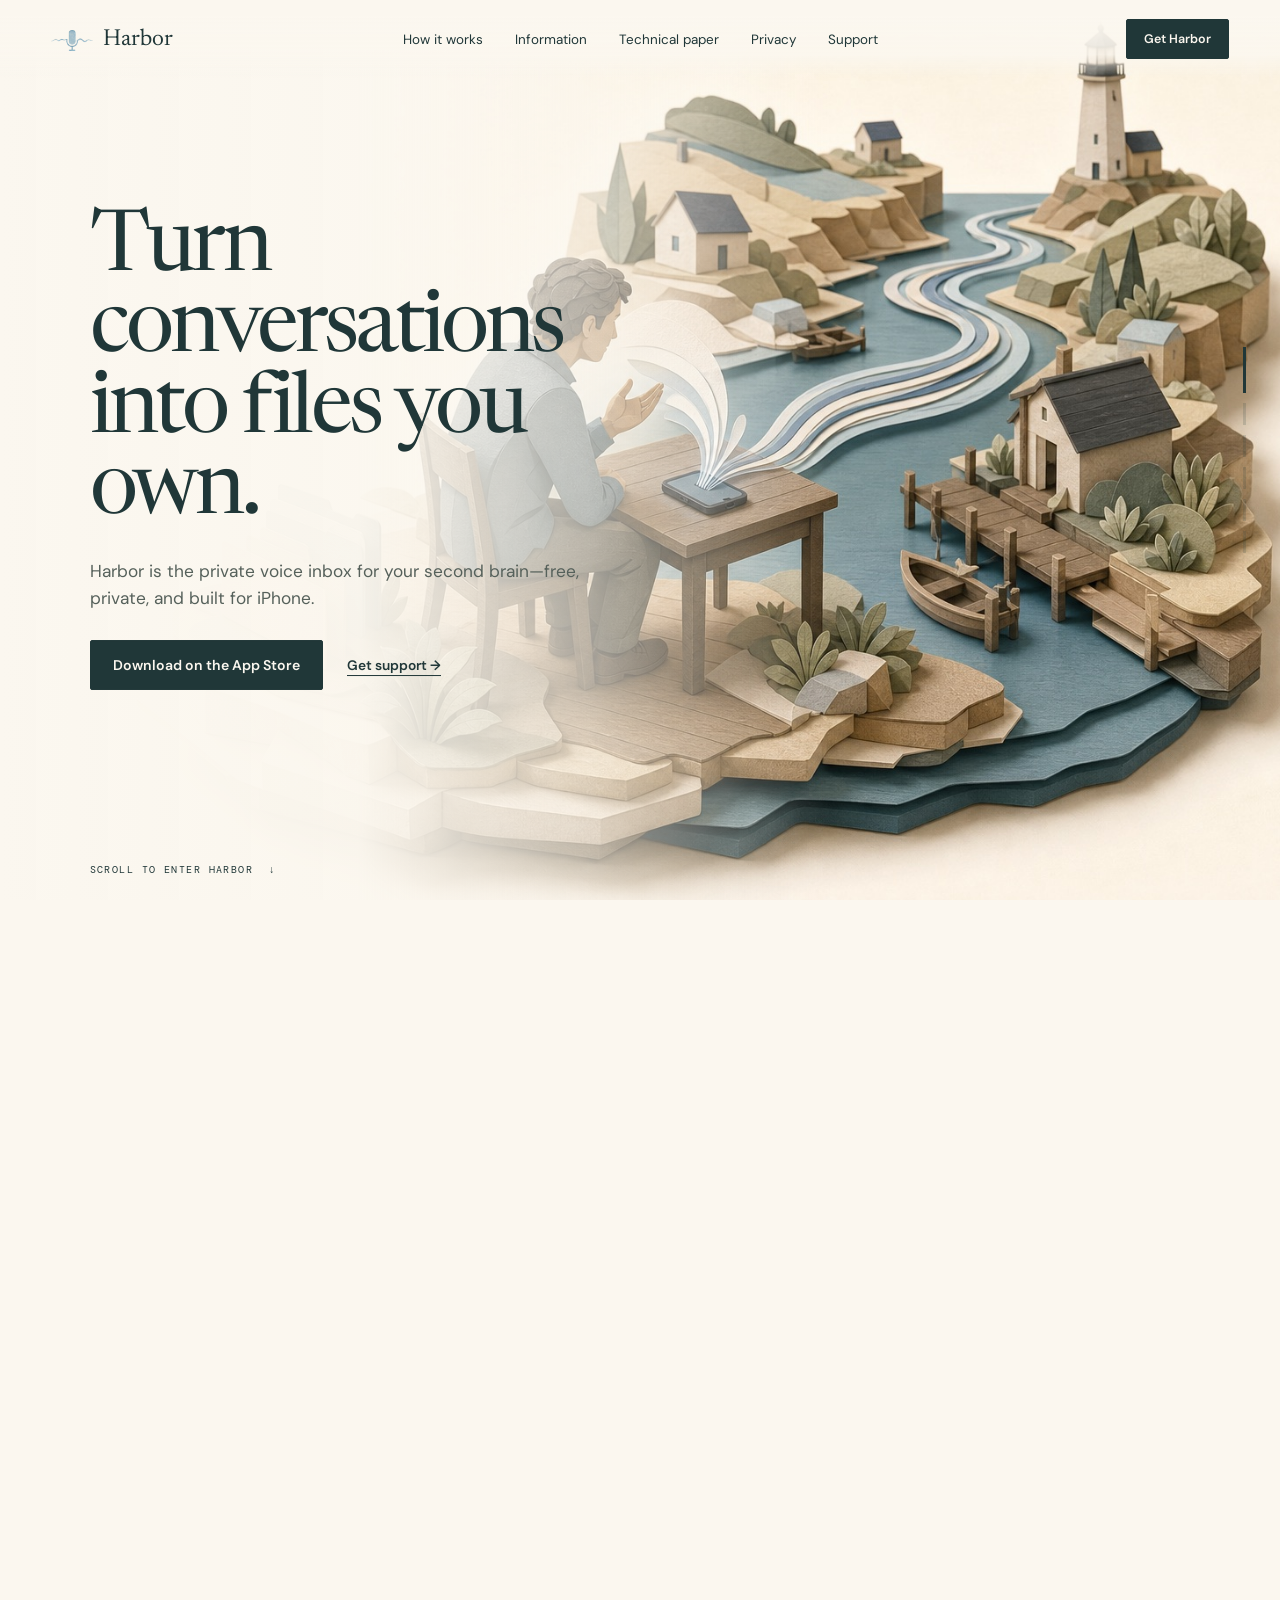
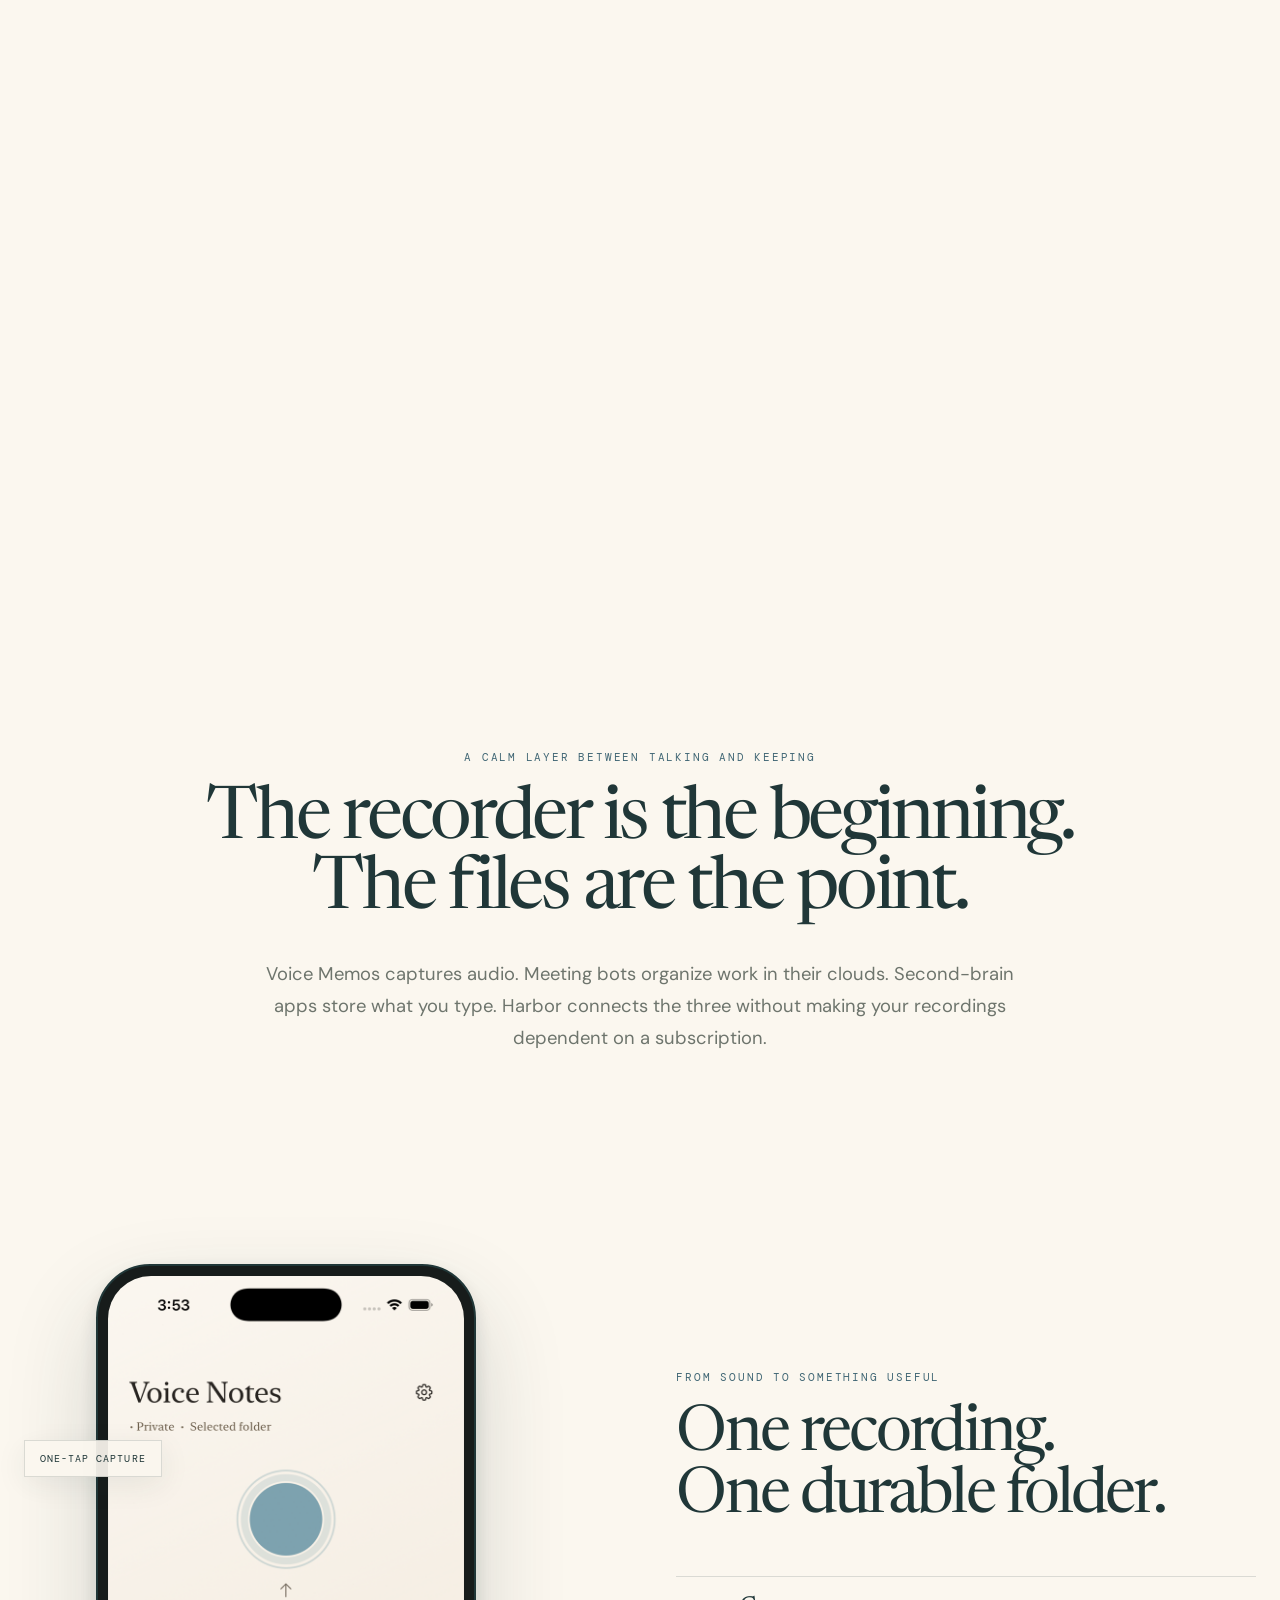
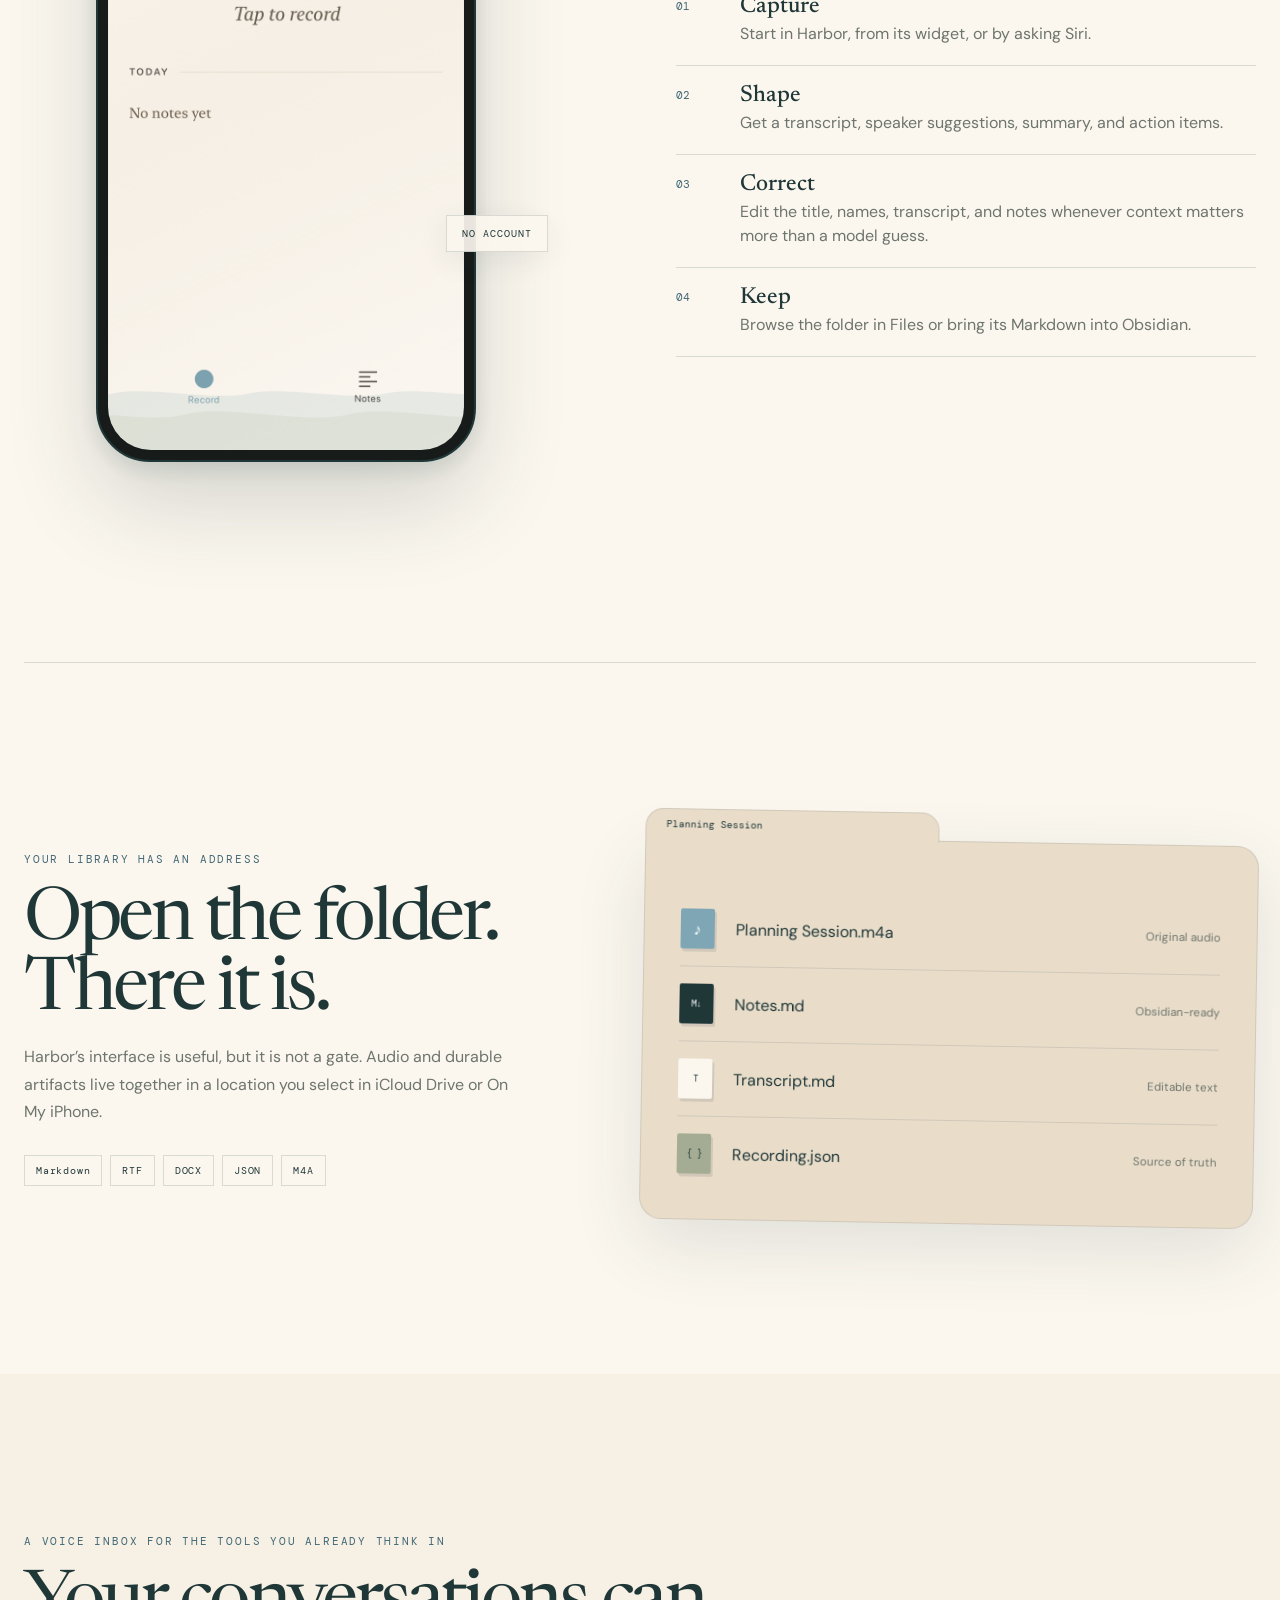
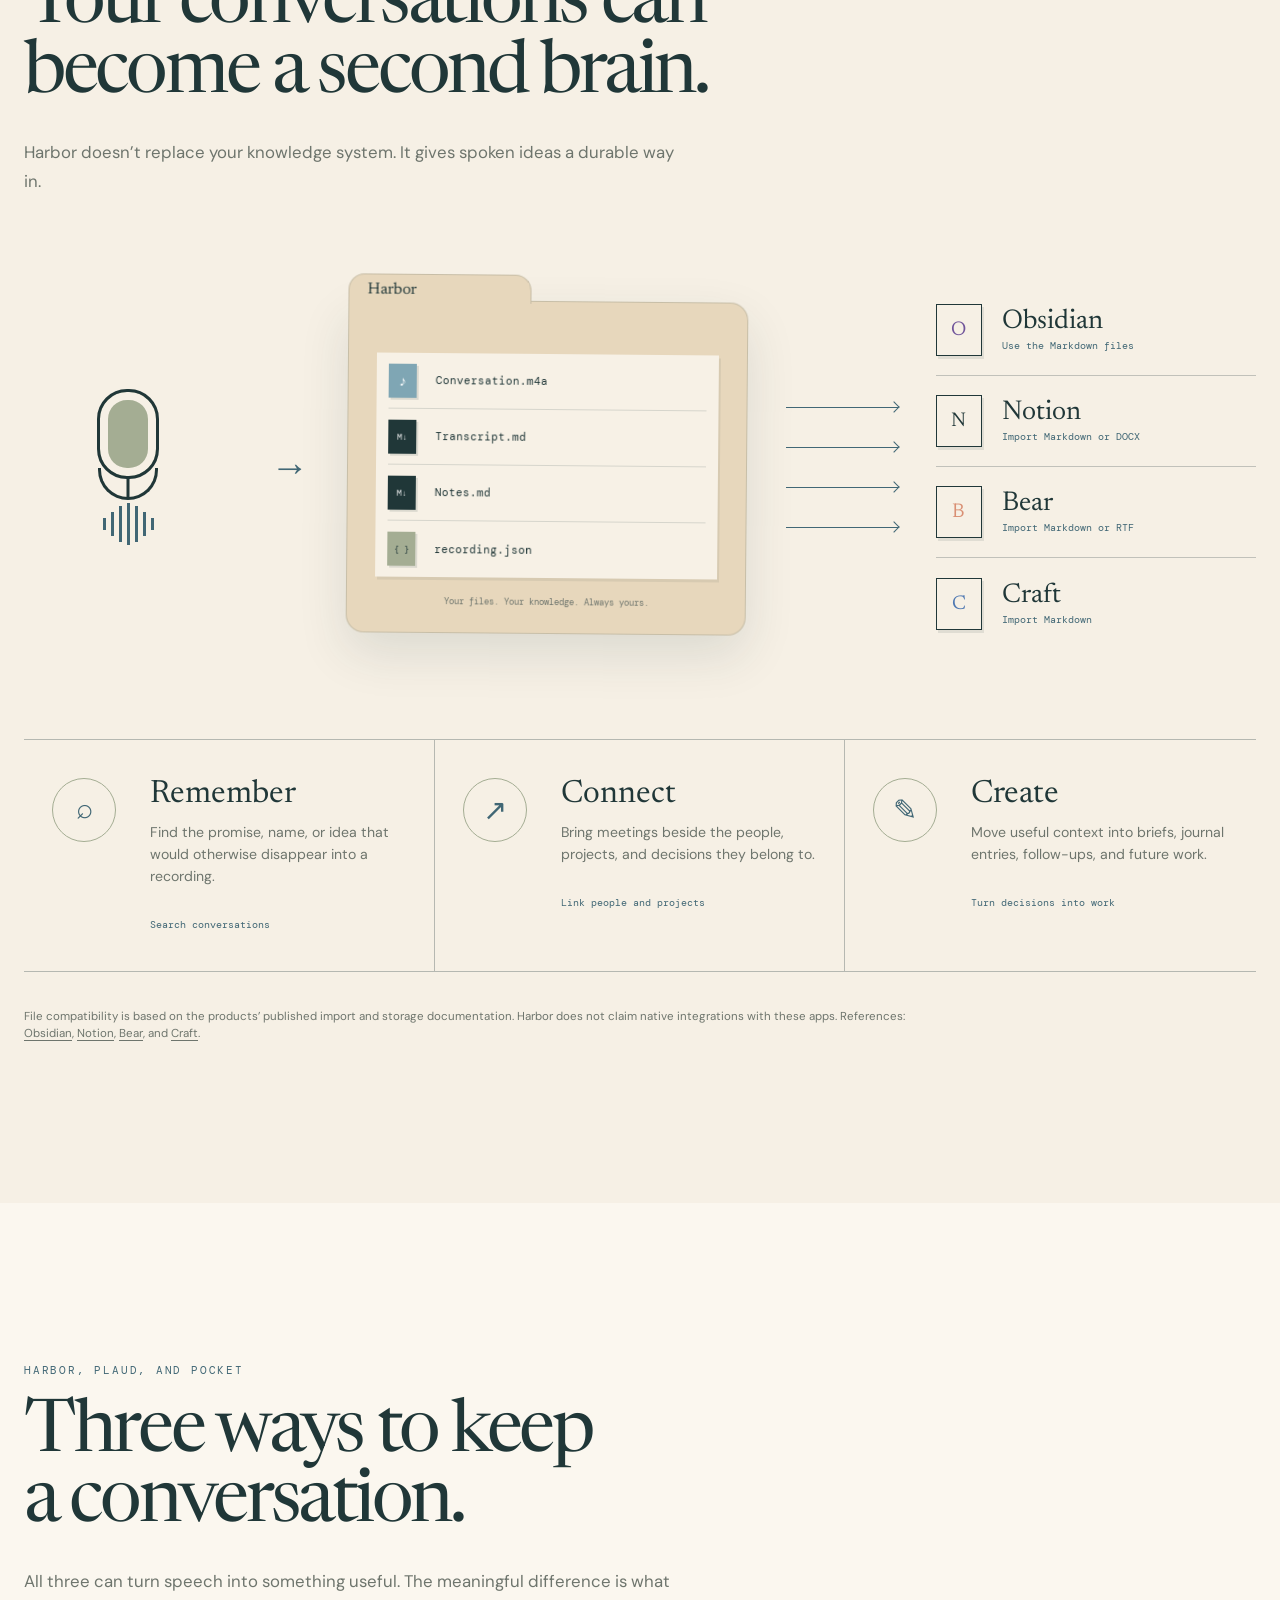
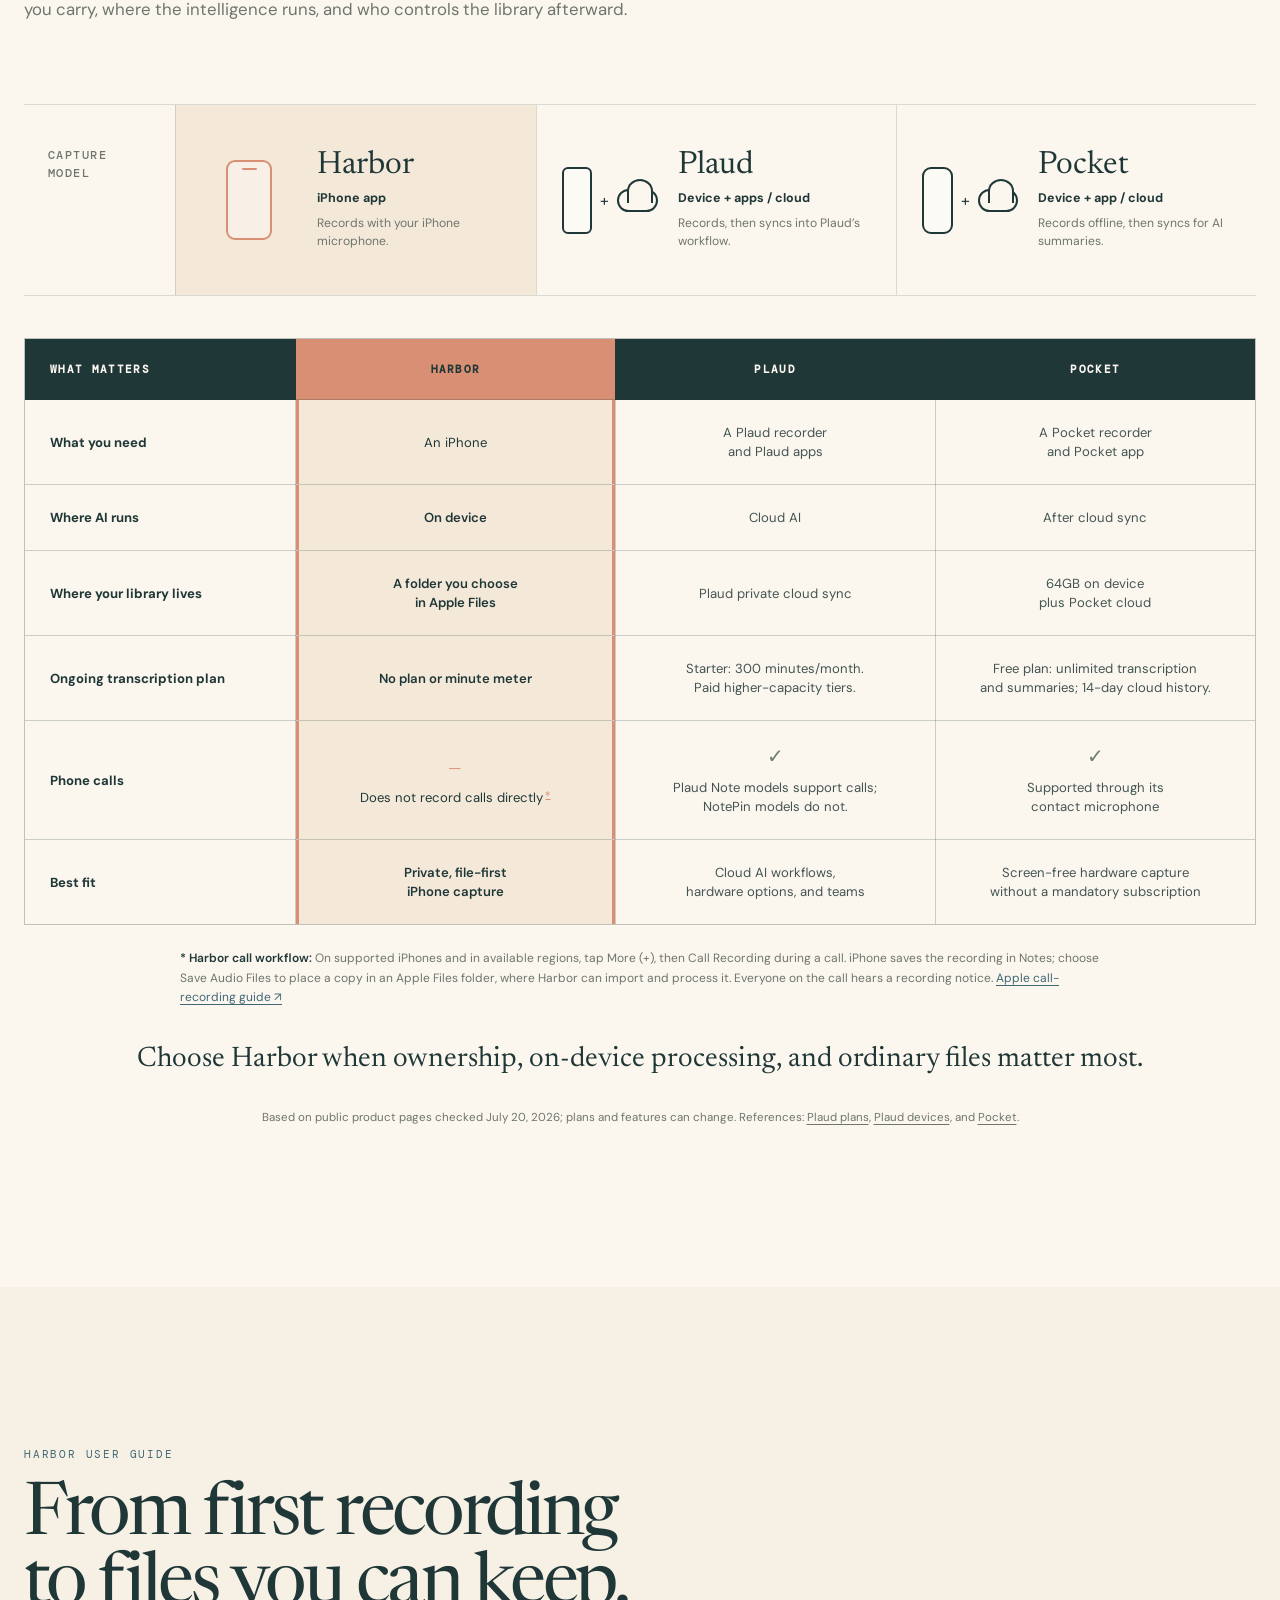
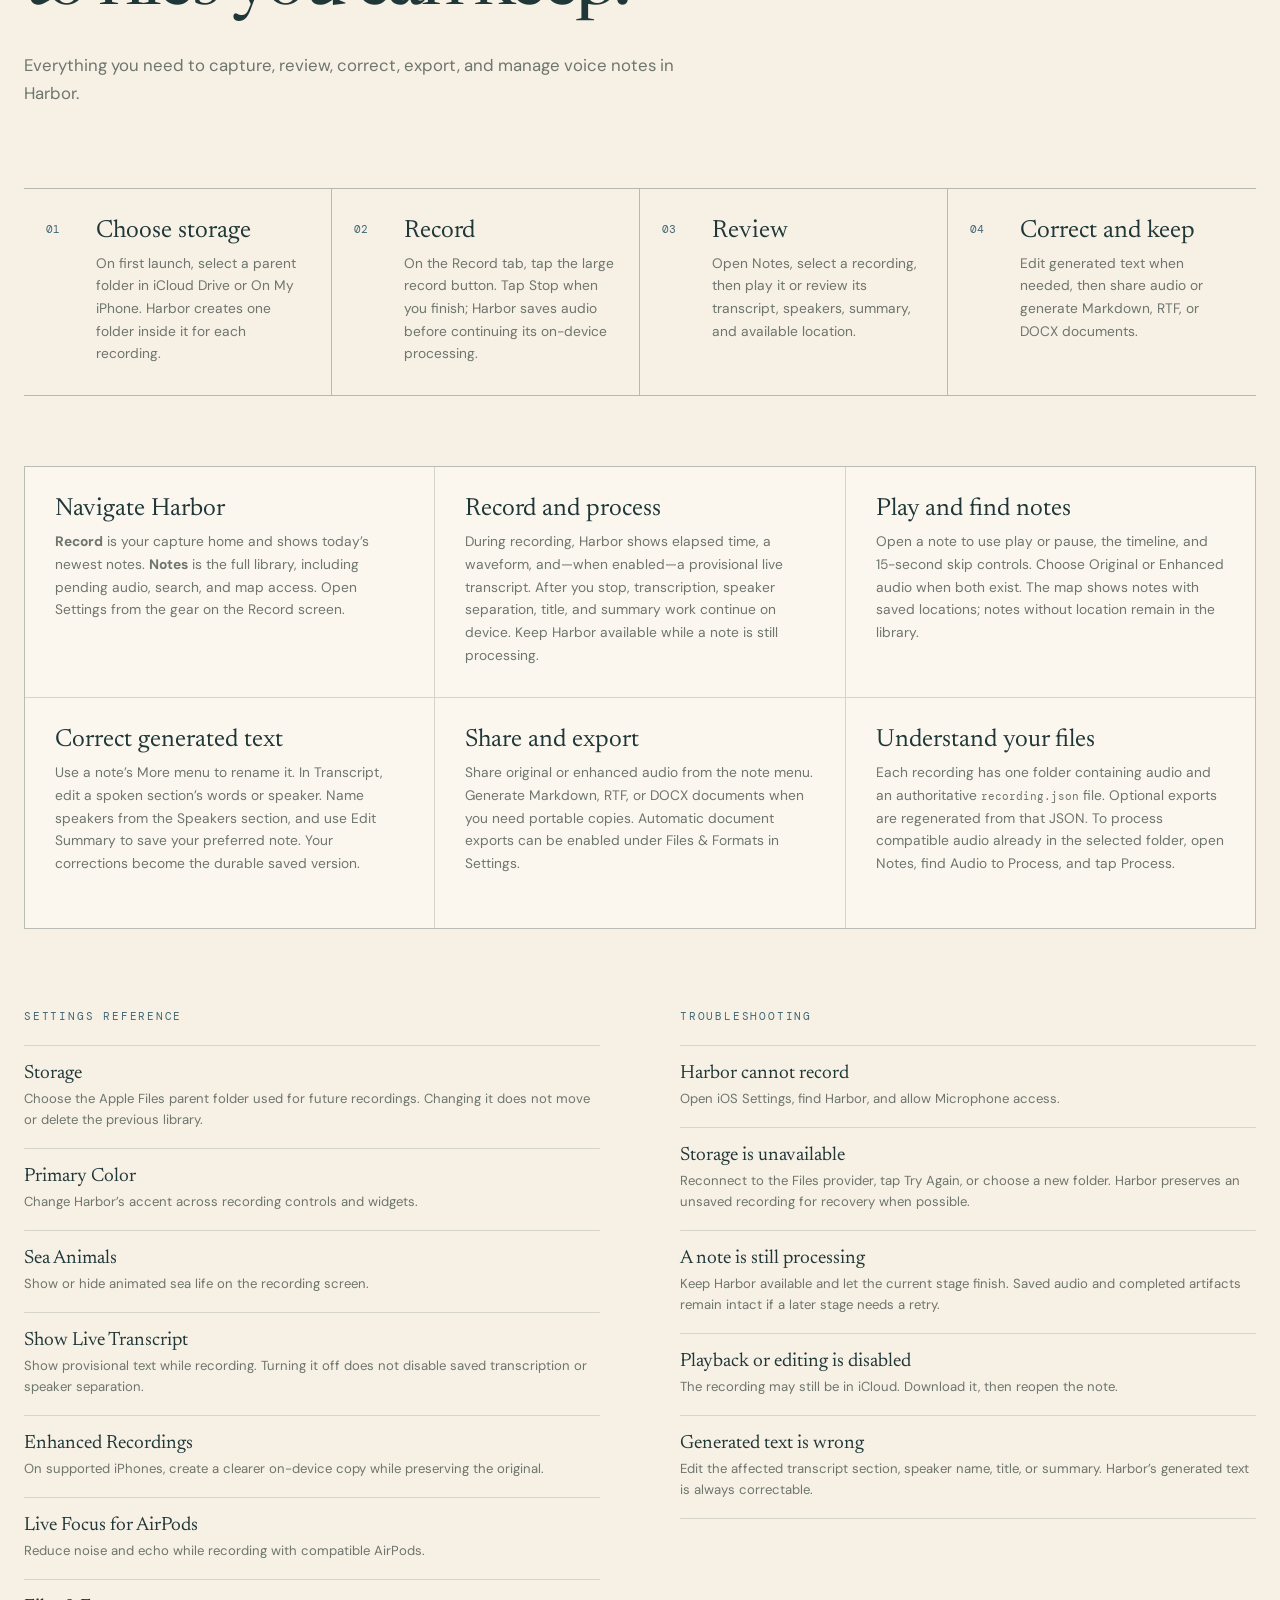
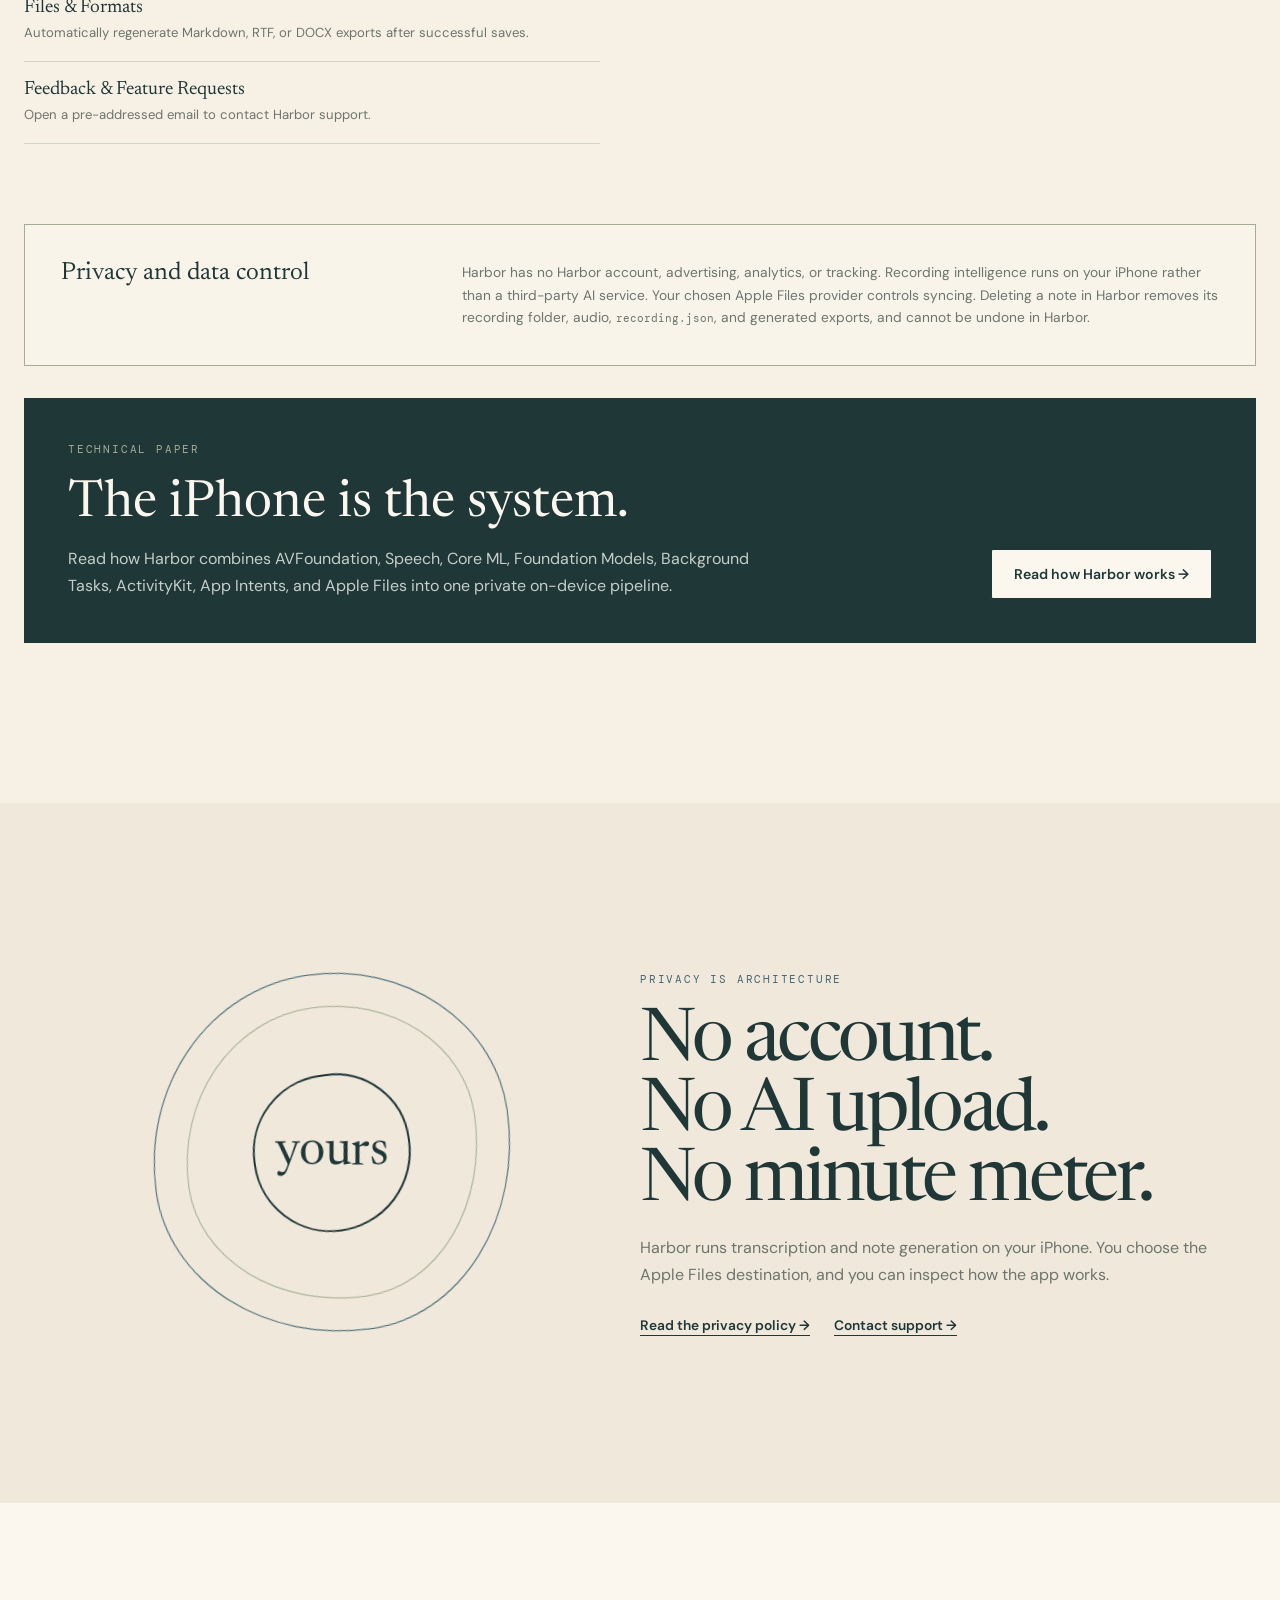
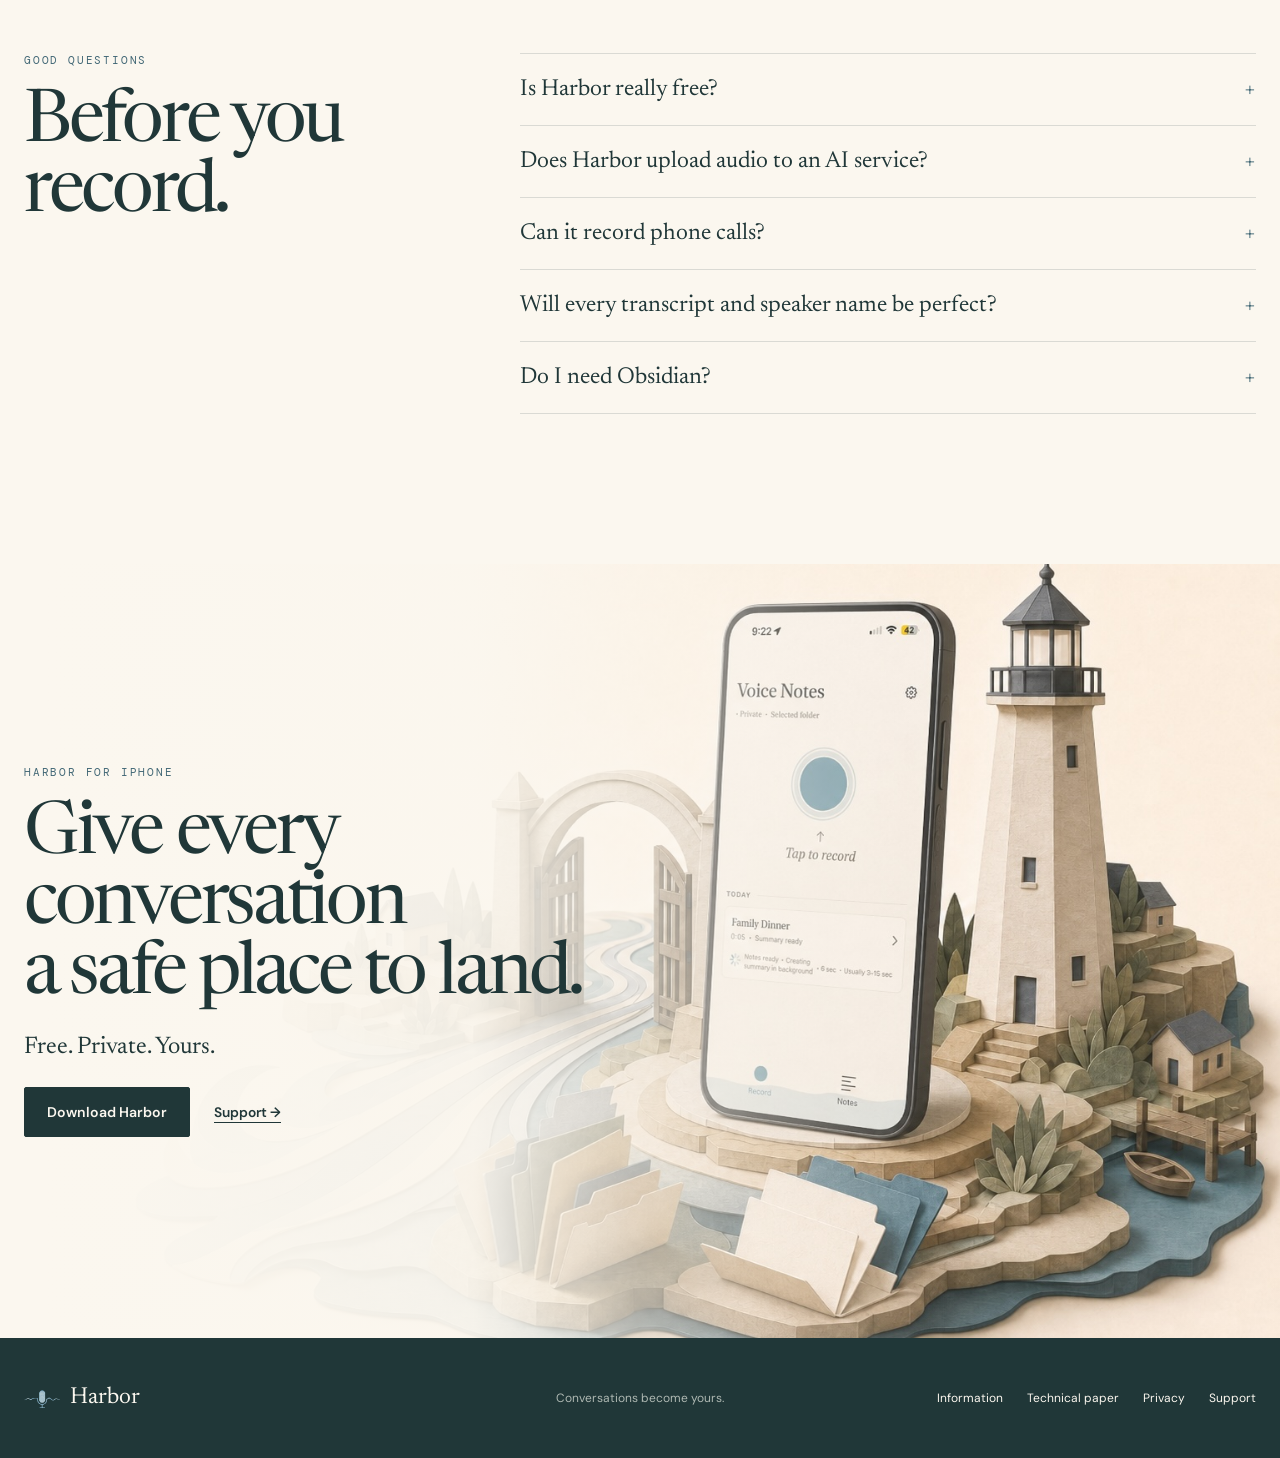
==== commit a188e89c: "Release Harbor iOS 26 build 23" ====
--- a/index.html
+++ b/index.html
@@ -19,6 +19,7 @@
     <nav aria-label="Primary">
       <a href="#how-it-works">How it works</a>
       <a href="#information">Information</a>
+      <a href="technical-paper.html">Technical paper</a>
       <a href="privacy.html">Privacy</a>
       <a href="support.html">Support</a>
     </nav>
@@ -149,7 +150,7 @@
     <section class="knowledge-section" id="second-brain">
       <div class="knowledge-heading">
         <p class="eyebrow">A voice inbox for the tools you already think in</p>
-        <h2>Your conversations can<br>become a second brain.</h2>
+        <h2>Your conversations can<br> become a second brain.</h2>
         <p>Harbor doesn’t replace your knowledge system. It gives spoken ideas a durable way in.</p>
       </div>
 
@@ -205,7 +206,7 @@
     <section class="comparison-section" id="compare">
       <div class="comparison-heading">
         <p class="eyebrow">Harbor, Plaud, and Pocket</p>
-        <h2>Three ways to keep<br>a conversation.</h2>
+        <h2>Three ways to keep<br> a conversation.</h2>
         <p>All three can turn speech into something useful. The meaningful difference is what you carry, where the intelligence runs, and who controls the library afterward.</p>
       </div>
 
@@ -316,6 +317,15 @@
         <h3>Privacy and data control</h3>
         <p>Harbor has no Harbor account, advertising, analytics, or tracking. Recording intelligence runs on your iPhone rather than a third-party AI service. Your chosen Apple Files provider controls syncing. Deleting a note in Harbor removes its recording folder, audio, <code>recording.json</code>, and generated exports, and cannot be undone in Harbor.</p>
       </aside>
+
+      <aside class="paper-invitation">
+        <div>
+          <p class="eyebrow">Technical paper</p>
+          <h3>The iPhone is the system.</h3>
+          <p>Read how Harbor combines AVFoundation, Speech, Core ML, Foundation Models, Background Tasks, ActivityKit, App Intents, and Apple Files into one private on-device pipeline.</p>
+        </div>
+        <a class="button" href="technical-paper.html">Read how Harbor works →</a>
+      </aside>
     </section>
 
     <section class="privacy" id="privacy">
@@ -362,7 +372,7 @@
   <footer>
     <a class="brand" href="#top"><img src="assets/app-icon.png" alt="" width="36" height="36"><span>Harbor</span></a>
     <p>Conversations become yours.</p>
-    <div><a href="#information">Information</a><a href="privacy.html">Privacy</a><a href="support.html">Support</a></div>
+    <div><a href="#information">Information</a><a href="technical-paper.html">Technical paper</a><a href="privacy.html">Privacy</a><a href="support.html">Support</a></div>
   </footer>
   <script src="site.js"></script>
 </body>
--- a/styles.css
+++ b/styles.css
@@ -208,6 +208,11 @@
 .guide-reference dt { margin-bottom: 5px; font-family: var(--serif); font-size: 1.2rem; }
 .guide-reference dd { margin: 0; color: var(--muted); font-size: .82rem; line-height: 1.6; }
 .privacy-note { display: grid; grid-template-columns: .45fr 1fr; gap: 60px; margin-top: 80px; padding: 36px; border: 1px solid var(--sage); background: rgba(251,247,239,.6); }
+.paper-invitation { display: grid; grid-template-columns: 1fr auto; align-items: end; gap: 60px; margin-top: 32px; padding: 44px; background: var(--ink); color: var(--paper); }
+.paper-invitation .eyebrow { color: var(--sage); }
+.paper-invitation h3 { margin: 0; font-family: var(--serif); font-size: clamp(2rem, 4vw, 3.5rem); font-weight: 400; }
+.paper-invitation p:not(.eyebrow) { max-width: 720px; margin: 15px 0 0; color: #c5cec8; line-height: 1.7; }
+.paper-invitation .button { white-space: nowrap; background: var(--paper); color: var(--ink); }
 
 .privacy { display: grid; grid-template-columns: 1fr 1fr; align-items: center; min-height: 700px; padding: 100px max(24px, calc((100vw - 1240px)/2)); background: var(--paper-deep); }
 .privacy-mark { display: grid; place-items: center; }
@@ -289,38 +294,44 @@
 
 @media (max-width: 600px) {
   .mobile-break { display: inline; }
-  .site-header { grid-template-columns: 1fr; }
-  .site-header > .button { display: none; }
+  .site-header { grid-template-columns: 1fr auto; padding-inline: 16px; border-bottom: 1px solid rgba(32,55,56,.08); background: rgba(251,247,239,.96); -webkit-backdrop-filter: blur(12px); backdrop-filter: blur(12px); }
+  .site-header .brand { min-height: 44px; gap: 8px; font-size: 1.25rem; }
+  .site-header .brand img { width: 36px; height: 36px; }
+  .site-header > .button { display: inline-flex; min-height: 44px; padding-inline: 14px; font-size: .72rem; }
   .story-copy { top: 26%; }
   .story-art { inset: 46% -18% 0; }
+  .story-panel { transition: none; }
   .story-panel .actions { align-items: flex-start; flex-direction: column; gap: 14px; }
   .story-panel .button { min-height: 44px; }
+  .actions .text-link { display: inline-flex; min-height: 44px; align-items: center; }
+  .story-progress { top: auto; right: 24px; bottom: 43px; left: 24px; display: flex; gap: 6px; transform: none; }
+  .story-progress span, .story-progress span.is-active { width: auto; height: 2px; flex: 1; }
   .proof { width: min(100% - 32px, 1240px); }
-  .intro { padding-block: 100px; }
-  .product-proof { padding-bottom: 110px; }
+  .intro { padding: 80px 0 64px; }
+  .product-proof { gap: 48px; padding-bottom: 64px; }
   .phone-wrap { padding-inline: 5%; }
   .note-one { left: -6px; }
   .note-two { right: -6px; }
-  .file-proof { padding-block: 110px; }
+  .file-proof { padding-block: 64px; }
   .folder-card { padding: 40px 18px 18px; }
   .folder-card li { grid-template-columns: 38px 1fr; }
   .folder-card em { display: none; }
-  .knowledge-section, .comparison-section, .information-section { padding-block: 110px; }
+  .knowledge-section, .comparison-section, .information-section { padding-block: 80px 64px; }
   .knowledge-heading h2 br, .comparison-heading h2 br { display: none; }
-  .knowledge-map { grid-template-columns: 1fr; gap: 28px; margin-top: 65px; }
+  .knowledge-map { grid-template-columns: 1fr; gap: 28px; margin-top: 52px; }
   .voice-source { grid-template-columns: auto 1fr; align-items: center; justify-items: center; padding-bottom: 15px; }
   .knowledge-arrow { justify-self: center; transform: rotate(90deg); }
   .harbor-folder { width: min(100%, 360px); justify-self: center; }
   .knowledge-tools { grid-column: auto; grid-template-columns: 1fr; width: 100%; margin-top: 14px; }
   .knowledge-tools article:nth-child(odd) { border-right: 0; }
   .knowledge-tools article:nth-last-child(2) { border-bottom: 1px solid rgba(32,55,56,.25); }
-  .knowledge-opportunities { grid-template-columns: 1fr; margin-top: 70px; }
+  .knowledge-opportunities { grid-template-columns: 1fr; margin-top: 56px; }
   .knowledge-opportunities article { min-height: auto; grid-template-columns: 64px 1fr; padding: 30px 12px; border-right: 0; border-bottom: 1px solid rgba(32,55,56,.3); }
   .knowledge-opportunities article:last-child { border-bottom: 0; }
-  .capture-models { grid-template-columns: 1fr; margin-top: 60px; }
+  .capture-models { grid-template-columns: 1fr; margin-top: 52px; }
   .capture-models article, .capture-models article:last-child { grid-column: auto; grid-template-columns: 86px 1fr; border-left: 0; }
   .capture-visual { width: 82px; }
-  .comparison-table-wrap { margin-inline: -8px; }
+  .comparison-table-wrap { margin-inline: -8px; overscroll-behavior-inline: contain; }
   .table-scroll-cue { display: block; margin: 32px 0 12px; color: var(--blue-deep); font-family: var(--mono); font-size: .63rem; text-transform: uppercase; letter-spacing: .08em; }
   .comparison-table-wrap { margin-top: 0; }
   .comparison-table thead th:first-child, .comparison-table tbody th { position: sticky; left: 0; z-index: 2; background: var(--paper); box-shadow: 1px 0 rgba(32,55,56,.22); }
@@ -329,21 +340,35 @@
   .comparison-footnote { margin-top: 20px; }
   .comparison-source { text-align: left; }
   .information-heading h2 br { display: none; }
-  .quick-start, .guide-grid, .guide-reference, .privacy-note { grid-template-columns: 1fr; }
+  .quick-start, .guide-grid, .guide-reference, .privacy-note, .paper-invitation { grid-template-columns: 1fr; }
+  .quick-start { margin-top: 56px; }
   .quick-start article { border-right: 0; border-bottom: 1px solid rgba(32,55,56,.3); }
   .quick-start article:last-child { border-bottom: 0; }
-  .guide-reference { gap: 60px; }
-  .privacy-note { gap: 12px; padding: 26px 20px; }
-  .privacy { min-height: auto; }
-  .faq { gap: 60px; padding-block: 110px; }
-  .final-cta { min-height: 760px; align-items: flex-start; padding-top: 110px; }
+  .guide-grid { margin-top: 48px; }
+  .guide-reference { gap: 48px; margin-top: 56px; }
+  .privacy-note { gap: 12px; margin-top: 56px; padding: 26px 20px; }
+  .paper-invitation { gap: 28px; padding: 30px 22px; }
+  .privacy { min-height: auto; gap: 52px; padding-block: 72px; }
+  .faq { gap: 36px; padding-block: 64px; }
+  .final-cta { min-height: 760px; align-items: flex-start; padding-top: 88px; }
   .final-cta::after { background: linear-gradient(180deg, var(--paper) 10%, rgba(251,247,239,.9) 46%, rgba(251,247,239,.1) 82%); }
   .final-cta > img { object-position: 65% center; }
-  footer { grid-template-columns: 1fr auto; }
+  .final-cta .actions { gap: 16px; flex-wrap: nowrap; }
+  .final-cta .button { padding-inline: 18px; white-space: nowrap; }
+  .final-cta .text-link { white-space: nowrap; }
+  footer { min-height: auto; grid-template-columns: 1fr; gap: 24px; padding: 32px 20px 24px; }
   footer p { display: none; }
+  footer > .brand { min-height: 44px; }
+  footer > div { justify-self: stretch; display: grid; grid-template-columns: repeat(2, minmax(0, 1fr)); gap: 0 20px; border-top: 1px solid rgba(251,247,239,.2); }
+  footer > div a { padding: 14px 0; border-bottom: 1px solid rgba(251,247,239,.12); }
   .info-page { padding-top: 110px; }
   .info-page-header h1 { font-size: clamp(3.2rem, 15vw, 5rem); }
   .support-card { padding: 24px 18px; }
+}
+
+@media (max-width: 600px) and (max-height: 700px) {
+  .story-copy { top: 22%; }
+  .story-progress, .scroll-cue { display: none; }
 }
 
 @media (prefers-reduced-motion: reduce) {
